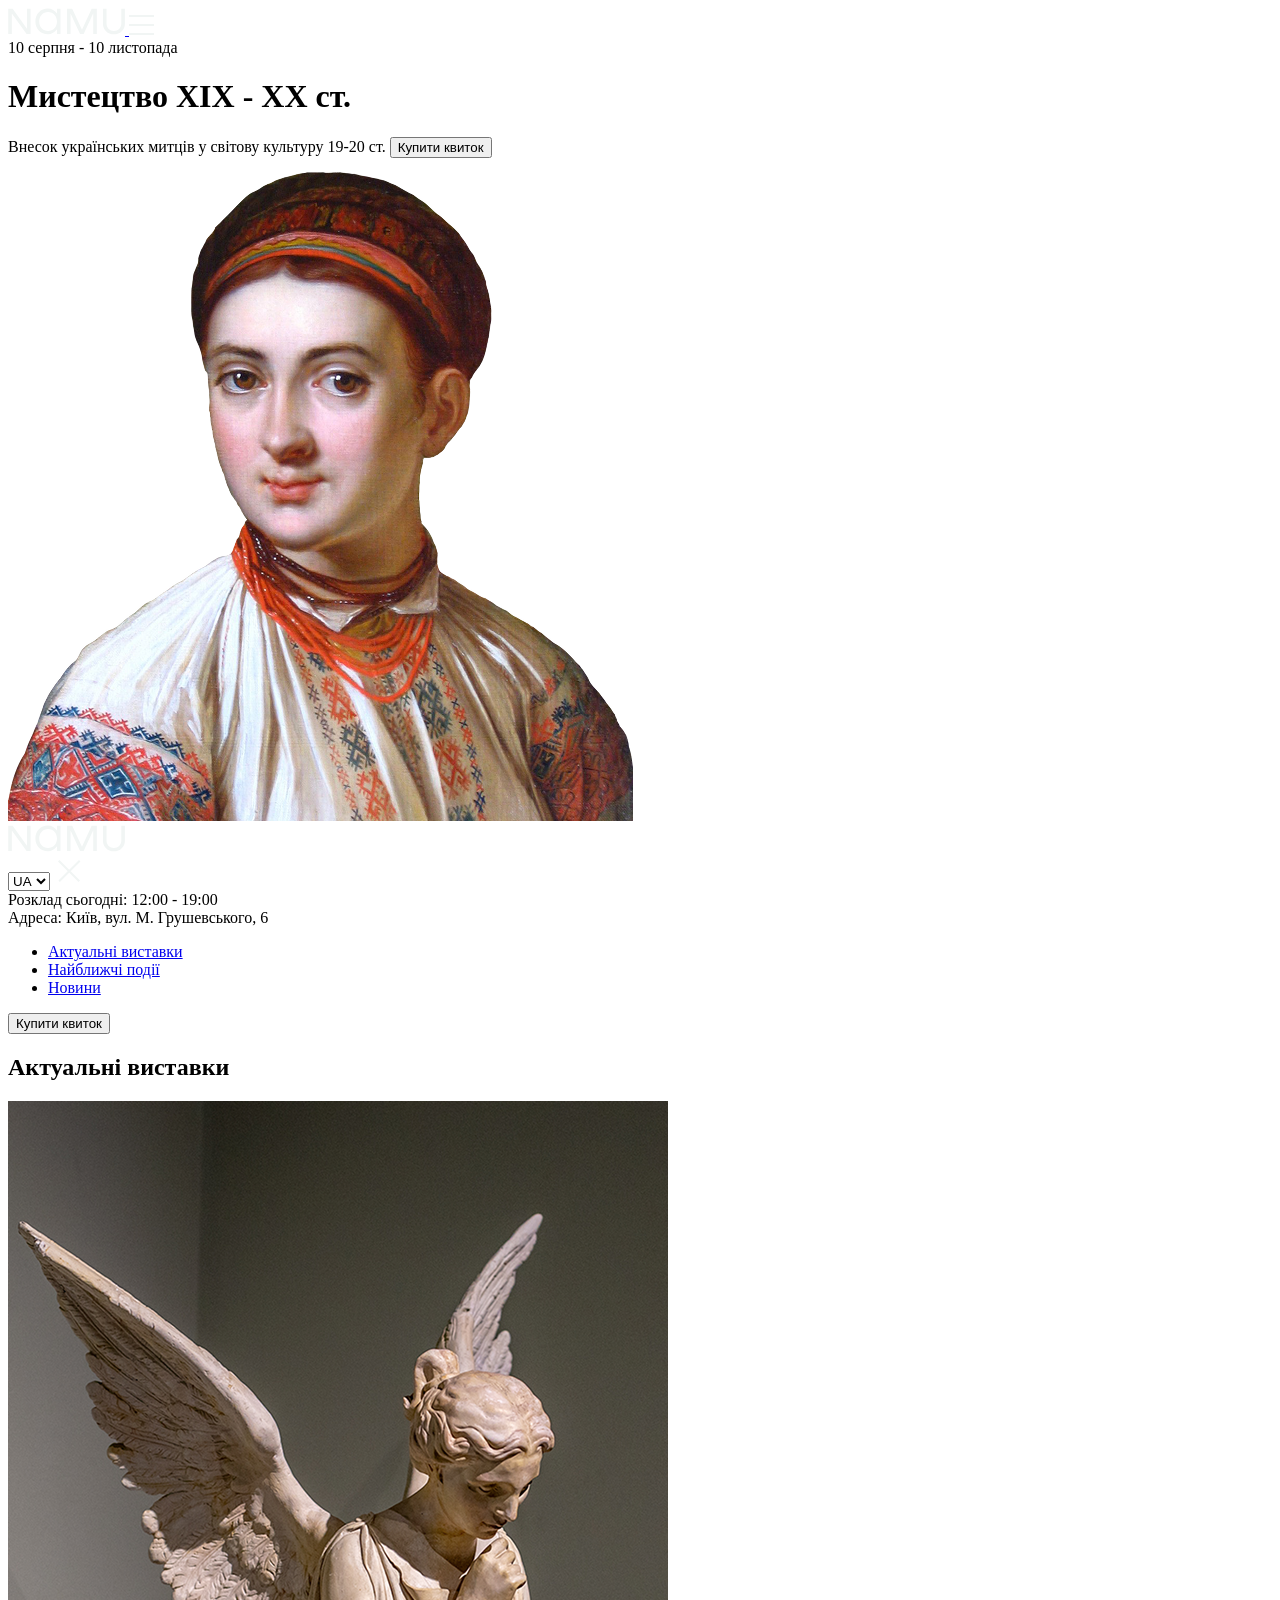
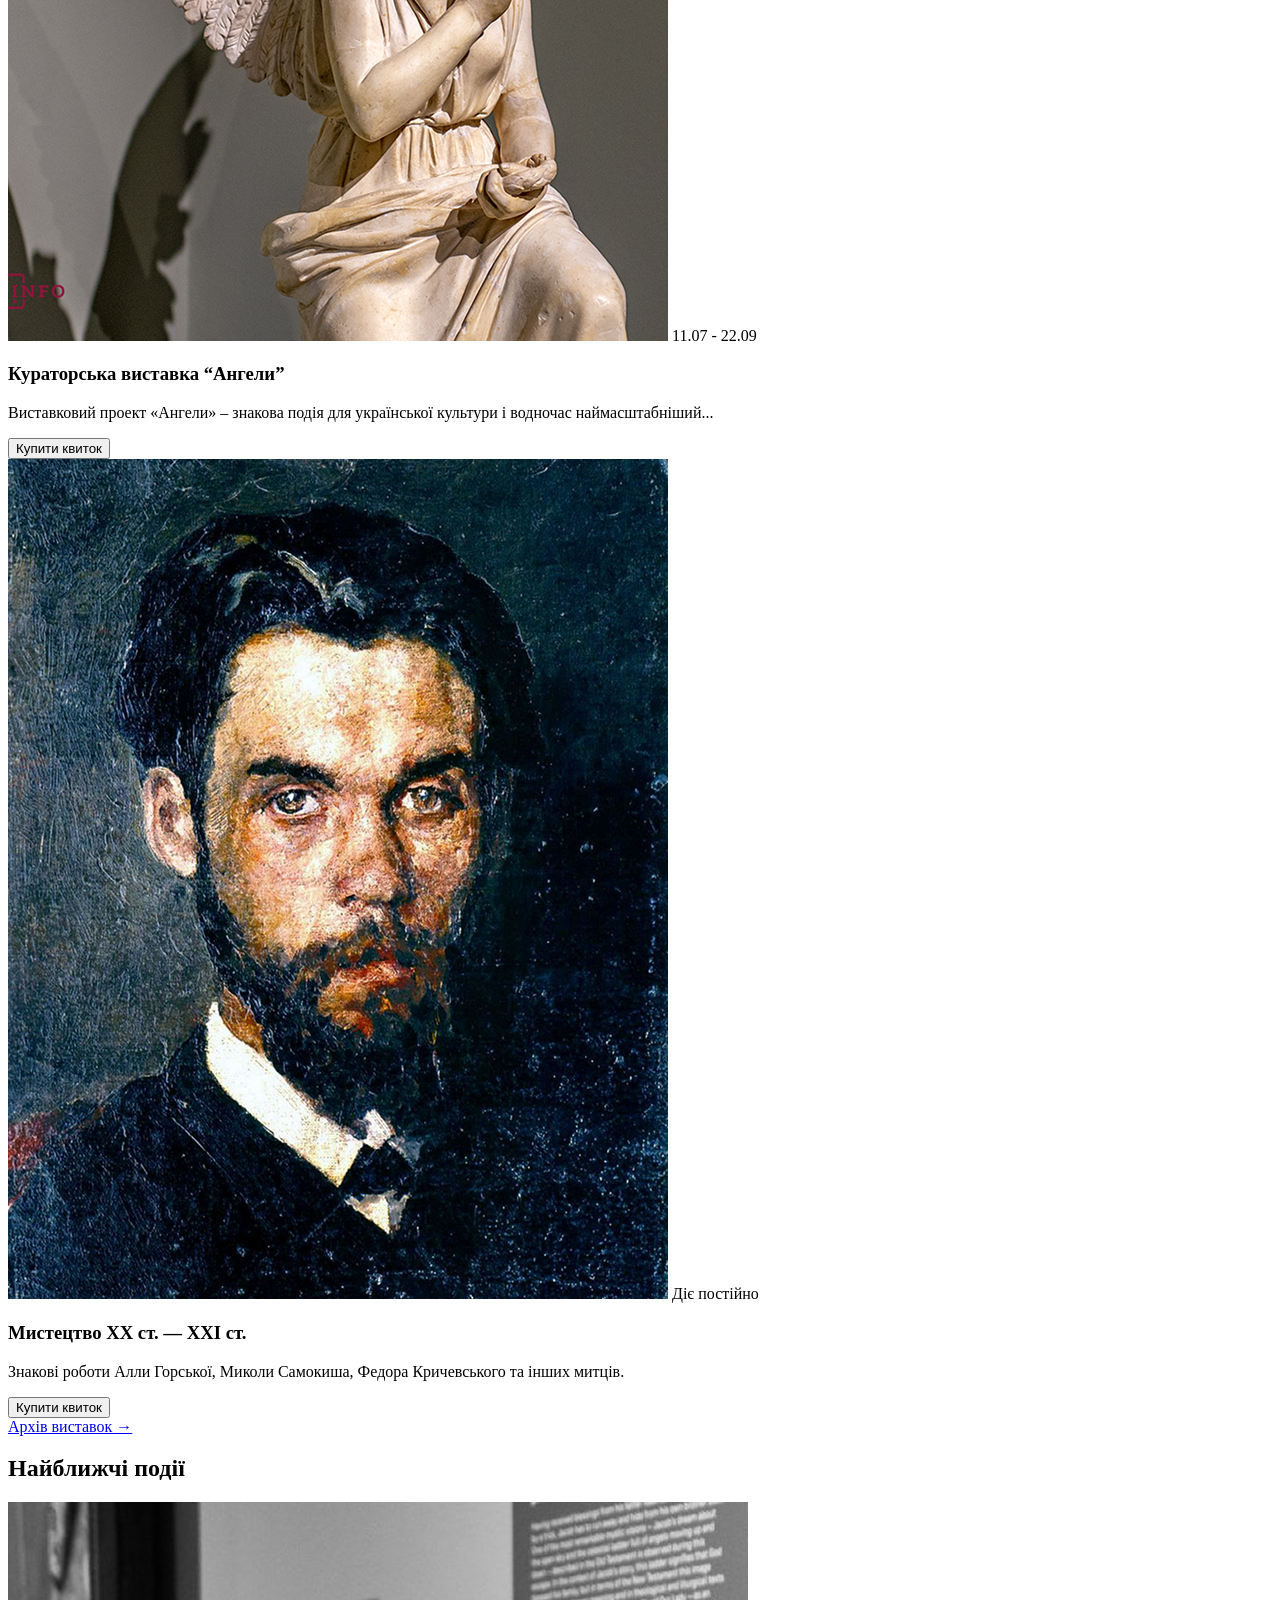
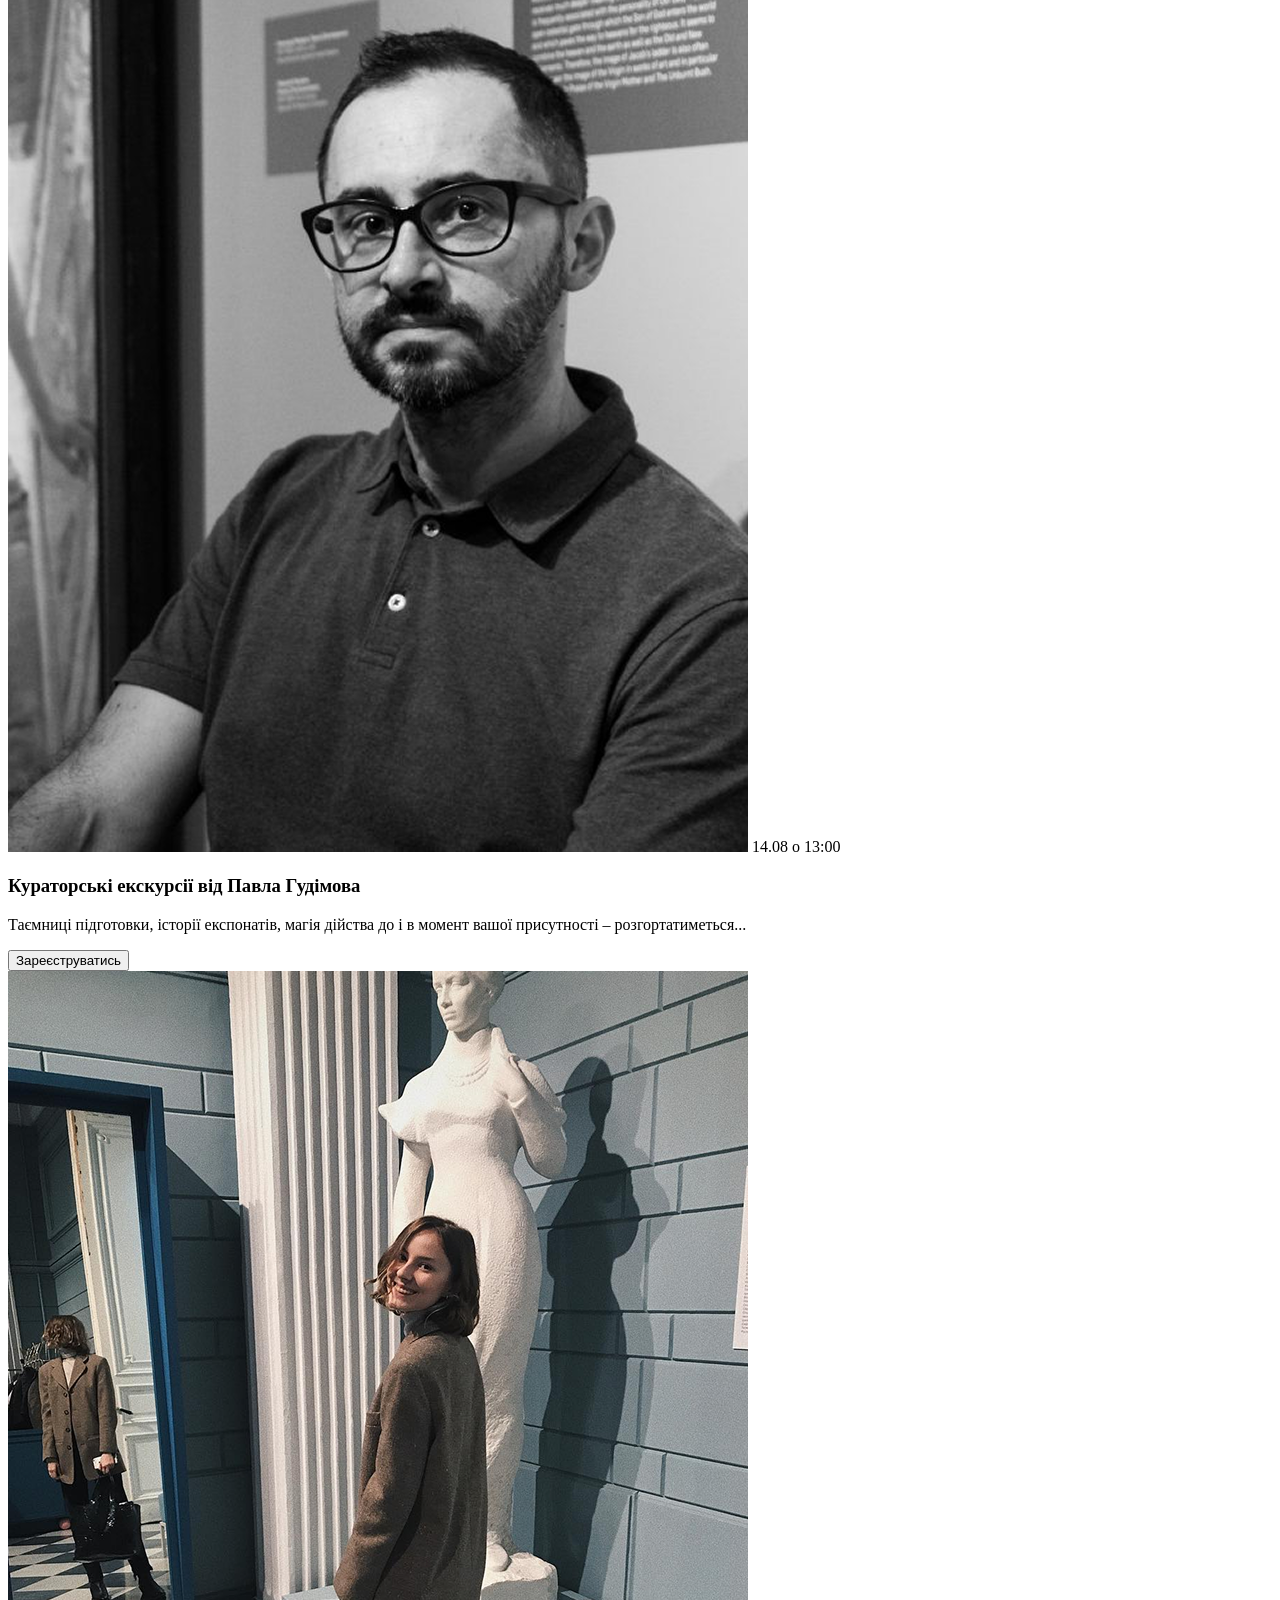
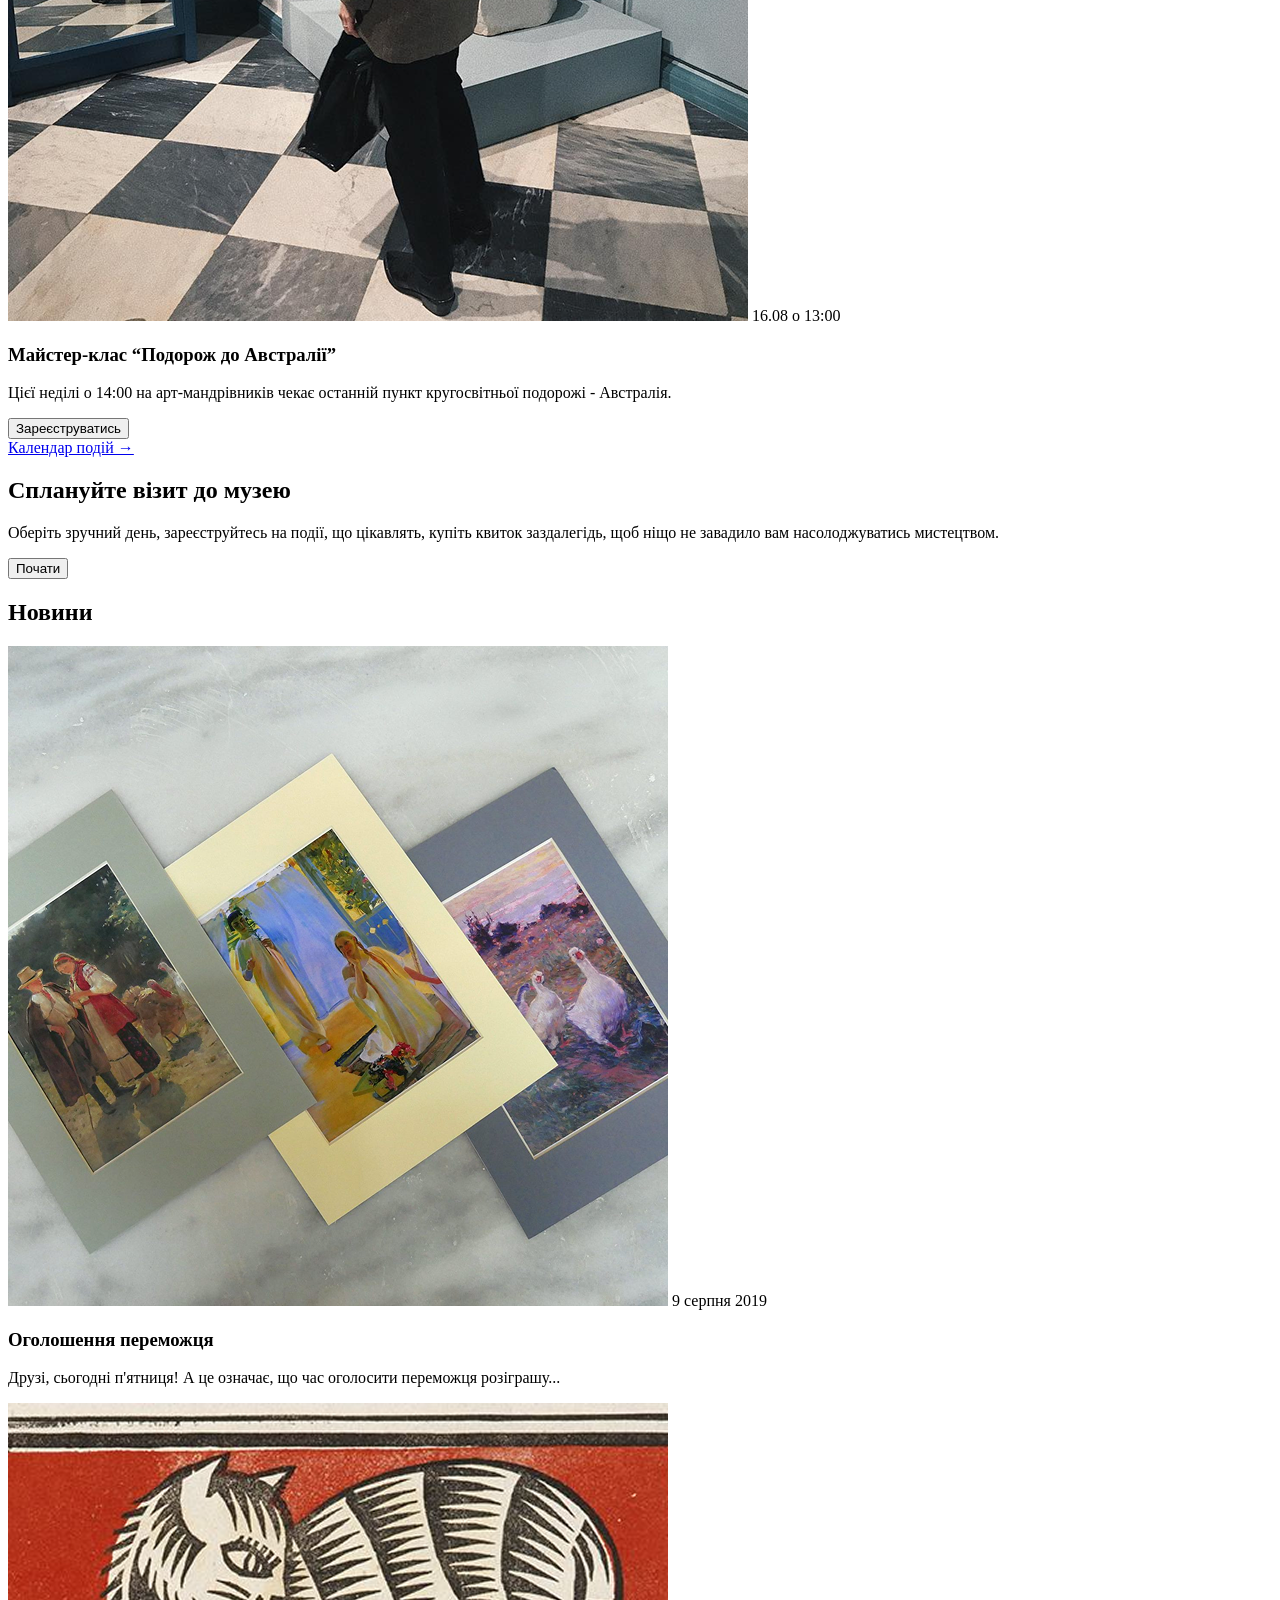
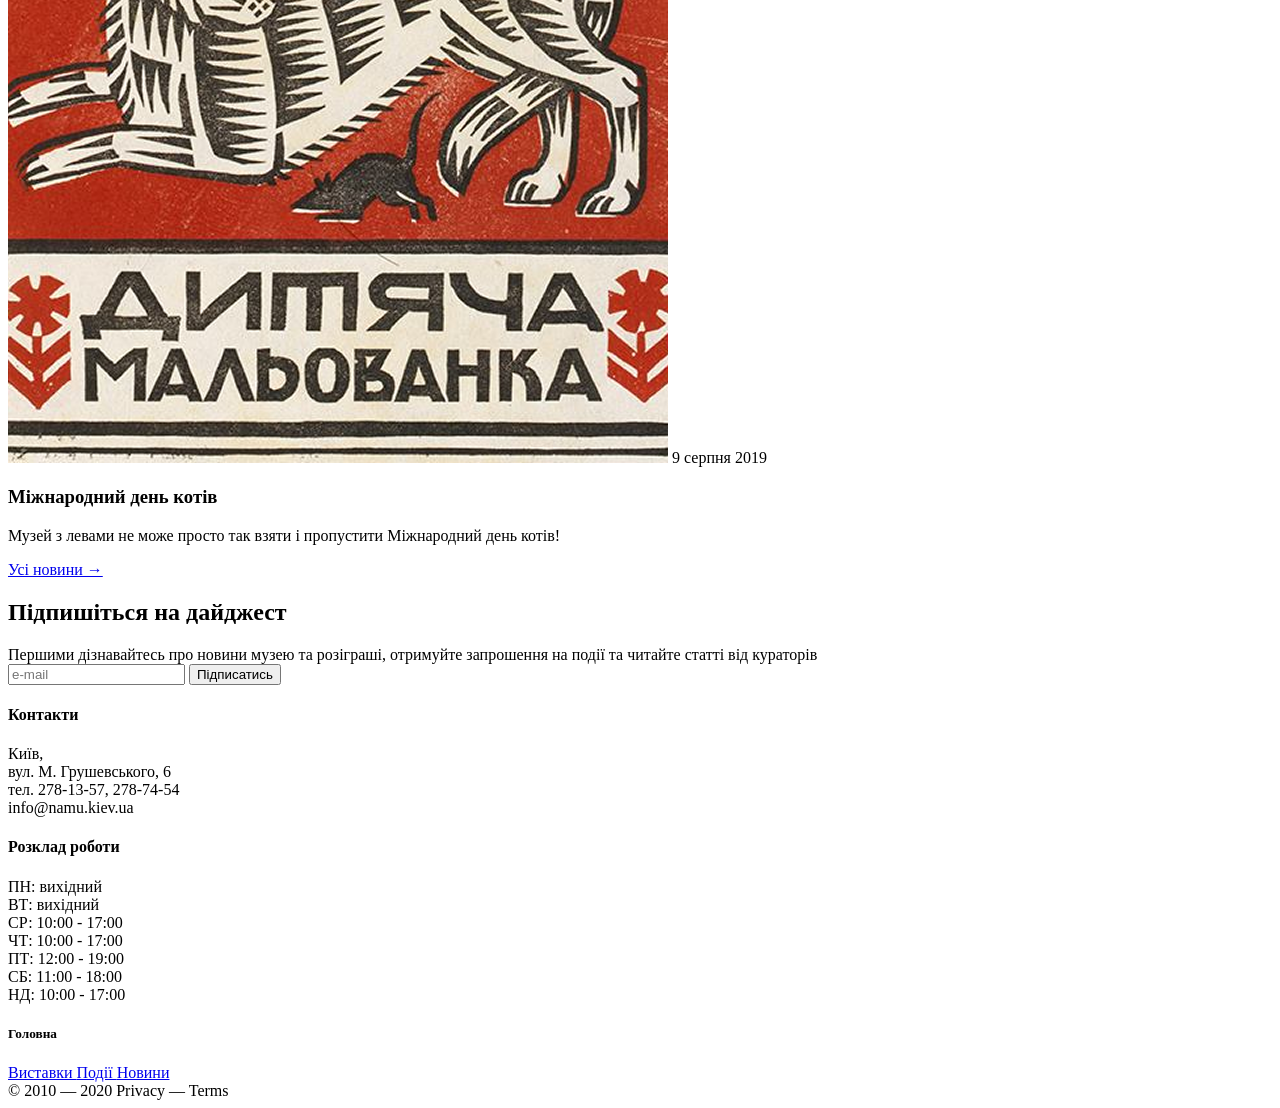
==== src/index.html @ df8b2065 "add mobile version" ====
<!doctype html>
<html
  lang="en"
  class="page"
>
  <head>
    <meta charset="UTF-8" />
    <meta
      name="viewport"
      content="width=device-width, initial-scale=1.0"
    />
    <title>Title</title>
    <link
      rel="preconnect"
      href="https://fonts.googleapis.com"
    />
    <link
      rel="preconnect"
      href="https://fonts.gstatic.com"
    />
    <link
      href="https://fonts.googleapis.com/css2?family=Playfair+Display:ital,wght@0,400..900;1,400..900&family=Raleway:ital,wght@0,100..900;1,100..900&display=swap"
      rel="stylesheet"
    />
    <link
      rel="stylesheet"
      href="./styles/main.scss"
    />
  </head>
  <body>
    <header class="header">
      <div class="top-bar">
        <a
          href="#"
          class="top-bar_link-logo"
        >
          <img
            src="./images/icons/NAMU.svg"
            alt="logo"
            class="top-bar_logo"
          />
        </a>
        <a
          href="#menu"
          class="top-bar_link-burger"
        >
          <img
            src="./images/icons/burger.svg"
            alt="burger"
          />
        </a>
      </div>

      <div class="header_content">
        <div class="header_description">
          <span class="header_date">10 серпня - 10 листопада</span>

          <h1 class="header_title">Мистецтво ХІХ - ХХ ст.</h1>

          <span class="header_theme">
            Внесок українських митців у світову культуру 19-20 ст.
          </span>

          <button class="header_button">Купити квиток</button>
        </div>

        <div class="header_imageBox">
          <img
            src="./images/girl_from_podol.png"
            alt="girl_from_podol"
            class="header_girl"
          />
        </div>
      </div>
    </header>

    <aside
      class="page__menu menu"
      id="menu"
    >
      <div class="top-bar menu_top">
        <a
          href="#"
          class="top-bar_link-logo"
        >
          <img
            src="./images/icons/NAMU.svg"
            alt="logo"
            class="top-bar_logo"
          />
        </a>

        <div class="menu_top-options">
          <label for="lang-select"></label>
          <select
            id="lang-select"
            class="menu_selector"
            name="language"
          >
            <option
              value="ua"
              selected
              class="menu_selector-language"
            >
              UA
            </option>
            <option
              value="pl"
              class="menu_selector-language"
            >
              PL
            </option>
            <option
              value="ru"
              class="menu_selector-language"
            >
              RU
            </option>
            <option
              value="en"
              class="menu_selector-language"
            >
              EN
            </option>
          </select>
          <a href="#">
            <img
              src="./images/icons/cross-white.svg"
              class="top-bar_cross"
              alt="cross"
            />
          </a>
        </div>
      </div>

      <div class="menu_bottom">
        <div class="menu_bottom-info">
          <span class="menu_bottom_option">Розклад сьогодні:</span>
          <span class="menu_bottom_value">12:00 - 19:00</span>
        </div>
        <div class="menu_bottom-info address">
          <span class="menu_bottom_option">Адреса:</span>
          <span class="menu_bottom_value">Київ, вул. М. Грушевського, 6</span>
        </div>
        <nav class="nav menu_nav">
          <ul class="nav_list">
            <li class="nav_item">
              <a
                class="nav_link"
                href="#Актуальні виставки"
              >
                Актуальні виставки
              </a>
            </li>
            <li class="nav_item">
              <a
                class="nav_link"
                href="#Найближчі події"
              >
                Найближчі події
              </a>
            </li>
            <li class="nav_item">
              <a
                class="nav_link"
                href="#Новини"
              >
                Новини
              </a>
            </li>
          </ul>
        </nav>
        <div class="menu_line"></div>
        <button class="menu_button">Купити квиток</button>
      </div>
    </aside>

    <main class="main">
      <section
        class="events exhibitions"
        id="Актуальні виставки"
      >
        <div class="events_actual">
          <h2 class="events_title">Актуальні виставки</h2>
          <div class="events_event">
            <img
              src="./images/angel.png"
              alt="angel"
              class="events_image"
            />
            <span class="events_date">11.07 - 22.09</span>
            <h3 class="events_name">Кураторська виставка “Ангели”</h3>
            <p class="events_description">
              Виставковий проект «Ангели» – знакова подія для української
              культури і водночас наймасштабніший...
            </p>
            <button class="events_button">Купити квиток</button>
          </div>
          <div class="events_event">
            <img
              src="./images/manInBlack.png"
              alt="manInBlack"
              class="events_image"
            />
            <span class="events_date">Діє постійно</span>
            <h3 class="events_name">Мистецтво ХХ ст. — XXI ст.</h3>
            <p class="events_description">
              Знакові роботи Алли Горської, Миколи Самокиша, Федора Кричевського
              та інших митців.
            </p>
            <button class="events_button">Купити квиток</button>
          </div>
        </div>

        <a
          href="#"
          class="events_option"
        >
          Архів виставок &rarr;
        </a>
      </section>

      <section
        class="events upcoming"
        id="Найближчі події"
      >
        <div class="events_actual">
          <h2 class="events_title">Найближчі події</h2>
          <div class="events_event">
            <img
              src="./images/manWithGlasses.png"
              alt="manWithGlasses"
              class="events_image"
            />
            <span class="events_date">14.08 о 13:00</span>
            <h3 class="events_name">
              Кураторські екскурсії від Павла Гудімова
            </h3>
            <p class="events_description">
              Таємниці підготовки, історії експонатів, магія дійства до і в
              момент вашої присутності – розгортатиметься...
            </p>
            <button class="events_button">Зареєструватись</button>
          </div>
          <div class="events_event">
            <img
              src="./images/happyGirl.png"
              alt="happyGirl"
              class="events_image"
            />
            <span class="events_date">16.08 о 13:00</span>
            <h3 class="events_name">Майстер-клас “Подорож до Австралії”</h3>
            <p class="events_description">
              Цієї неділі о 14:00 на арт-мандрівників чекає останній пункт
              кругосвітньої подорожі - Австралія.
            </p>
            <button class="events_button">Зареєструватись</button>
          </div>
        </div>

        <a
          href="#"
          class="events_option"
        >
          Календар подій &rarr;
        </a>
      </section>

      <section
        class="plan-visit"
        id="Новини"
      >
        <h2 class="plan-visit_title">Сплануйте візит до музею</h2>
        <p class="plan-visit_description">
          Оберіть зручний день, зареєструйтесь на події, що цікавлять, купіть
          квиток заздалегідь, щоб ніщо не завадило вам насолоджуватись
          мистецтвом.
        </p>

        <button class="plan-visit_button">Почати</button>
      </section>

      <section class="news">
        <h2 class="news_title">Новини</h2>

        <div class="news_page pictures">
          <img
            src="./images/pictures.png"
            alt="pictures"
            class="news_image"
          />
          <span class="news_date">9 серпня 2019</span>
          <h3 class="news_name">Оголошення переможця</h3>
          <p class="news_description">
            Друзі, сьогодні п'ятниця! А це означає, що час оголосити переможця
            розіграшу...
          </p>
        </div>

        <div class="news_page cats">
          <img
            src="./images/cat_day.png"
            alt="cats"
            class="news_image"
          />
          <span class="news_date">9 серпня 2019</span>
          <h3 class="news_name">Міжнародний день котів</h3>
          <p class="news_description">
            Музей з левами не може просто так взяти і пропустити Міжнародний
            день котів!
          </p>
        </div>

        <a
          href="#"
          class="news_all"
        >
          Усі новини &rarr;
        </a>
      </section>

      <section class="subscribe">
        <h2 class="subscribe_title">Підпишіться на дайджест</h2>
        <span class="subscribe_description">
          Першими дізнавайтесь про новини музею та розіграші, отримуйте
          запрошення на події та читайте статті від кураторів
        </span>

        <form
          action="#"
          class="subscribe_form"
        >
          <input
            type="email"
            placeholder="e-mail"
            class="subscribe_mail"
          />
          <button
            type="submit"
            class="subscribe_submit"
          >
            Підписатись
          </button>
        </form>
      </section>
    </main>

    <footer class="footer">
      <h4 class="footer_subtitle">Контакти</h4>

      <section class="footer_info adres">
        <span>
          Київ,
          <br />
          вул. М. Грушевського, 6
          <br />
          тел. 278-13-57, 278-74-54
          <br />
          info@namu.kiev.ua
        </span>
      </section>
      <h4 class="footer_subtitle">Розклад роботи</h4>

      <section class="footer_info schedule">
        <span>
          ПН: вихідний
          <br />
          ВТ: вихідний
          <br />
          СР: 10:00 - 17:00
          <br />
          ЧТ: 10:00 - 17:00
          <br />
          ПТ: 12:00 - 19:00
          <br />
          СБ: 11:00 - 18:00
          <br />
          НД: 10:00 - 17:00
        </span>
      </section>
      <h5 class="footer_subtitle-links">Головна</h5>

      <section class="footer_info links">
        <a
          href="#"
          class="footer_link"
        >
          Виставки
        </a>
        <a
          href="#"
          class="footer_link"
        >
          Події
        </a>
        <a
          href="#"
          class="footer_link"
        >
          Новини
        </a>
      </section>

      <div class="privacy-terms">
        <span>© 2010 — 2020</span>
        <span>Privacy — Terms</span>
      </div>
    </footer>
    <script src="scripts/main.js"></script>
  </body>
</html>
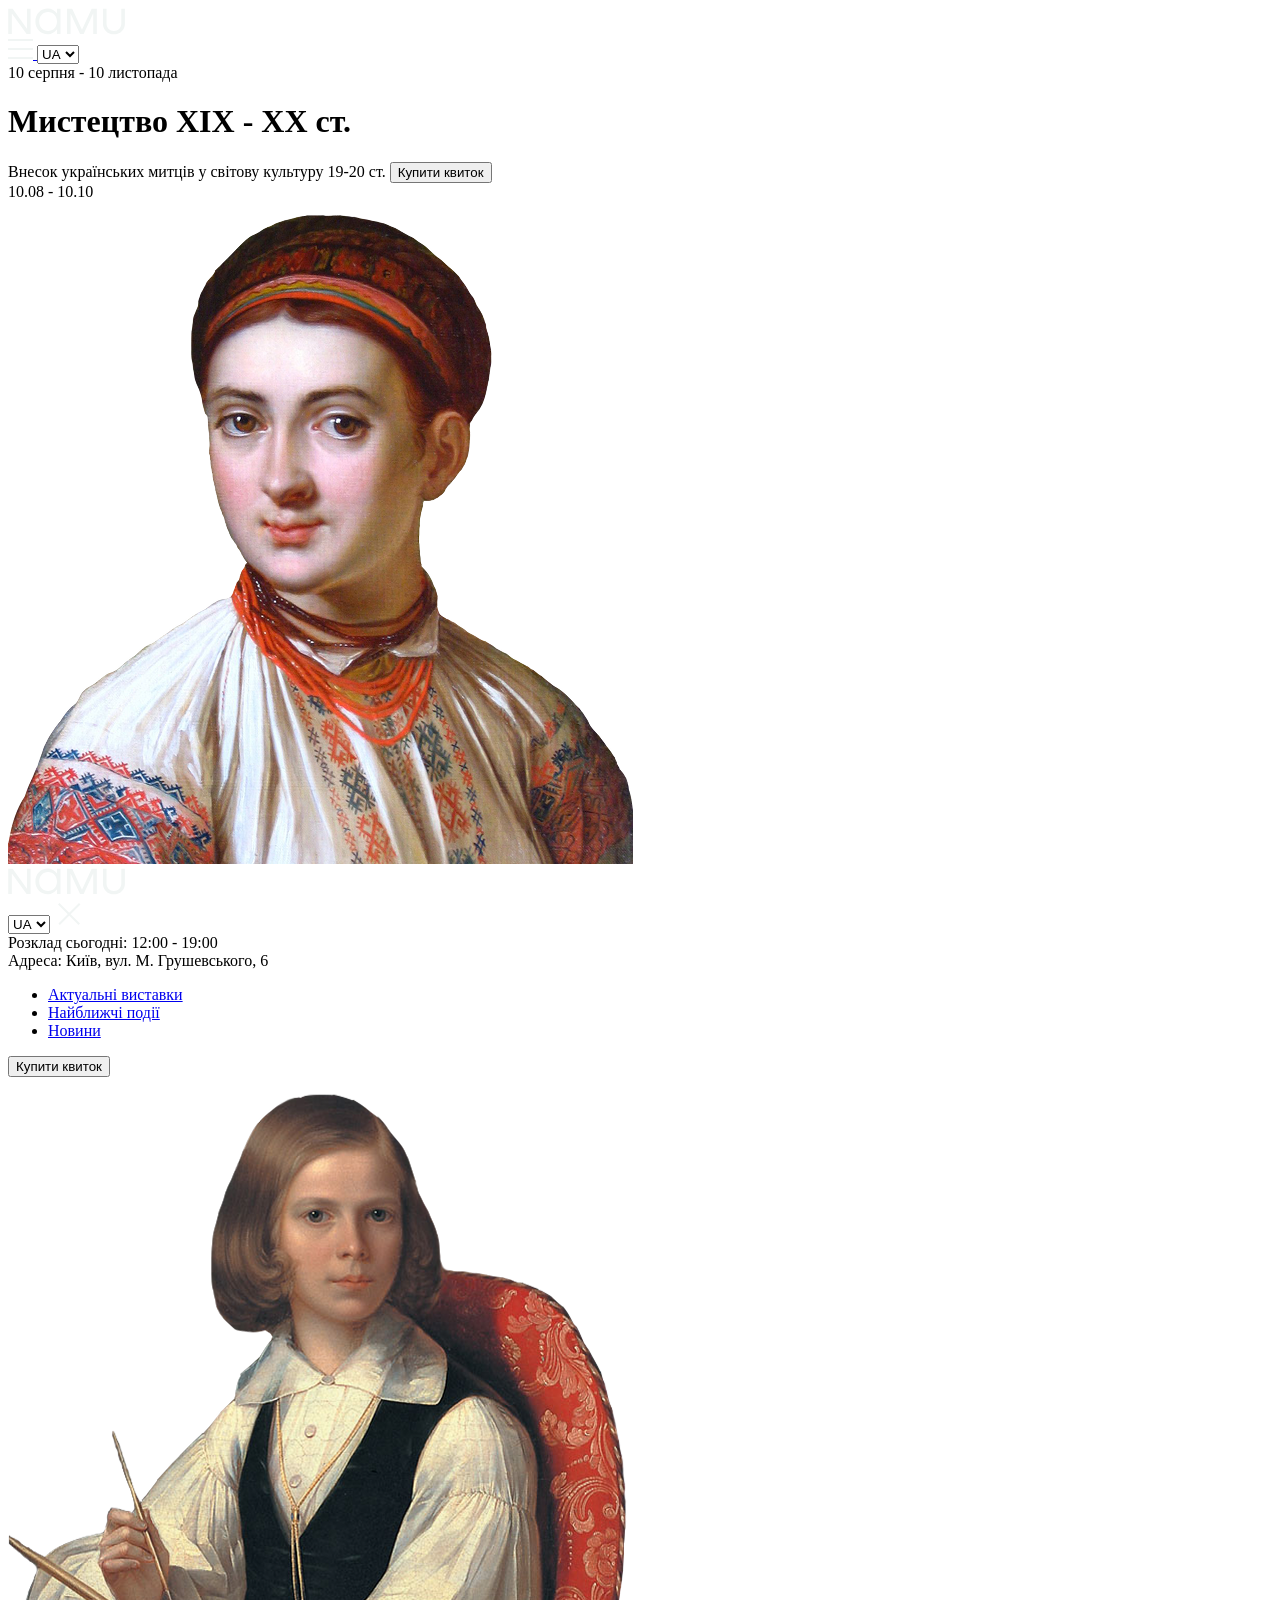
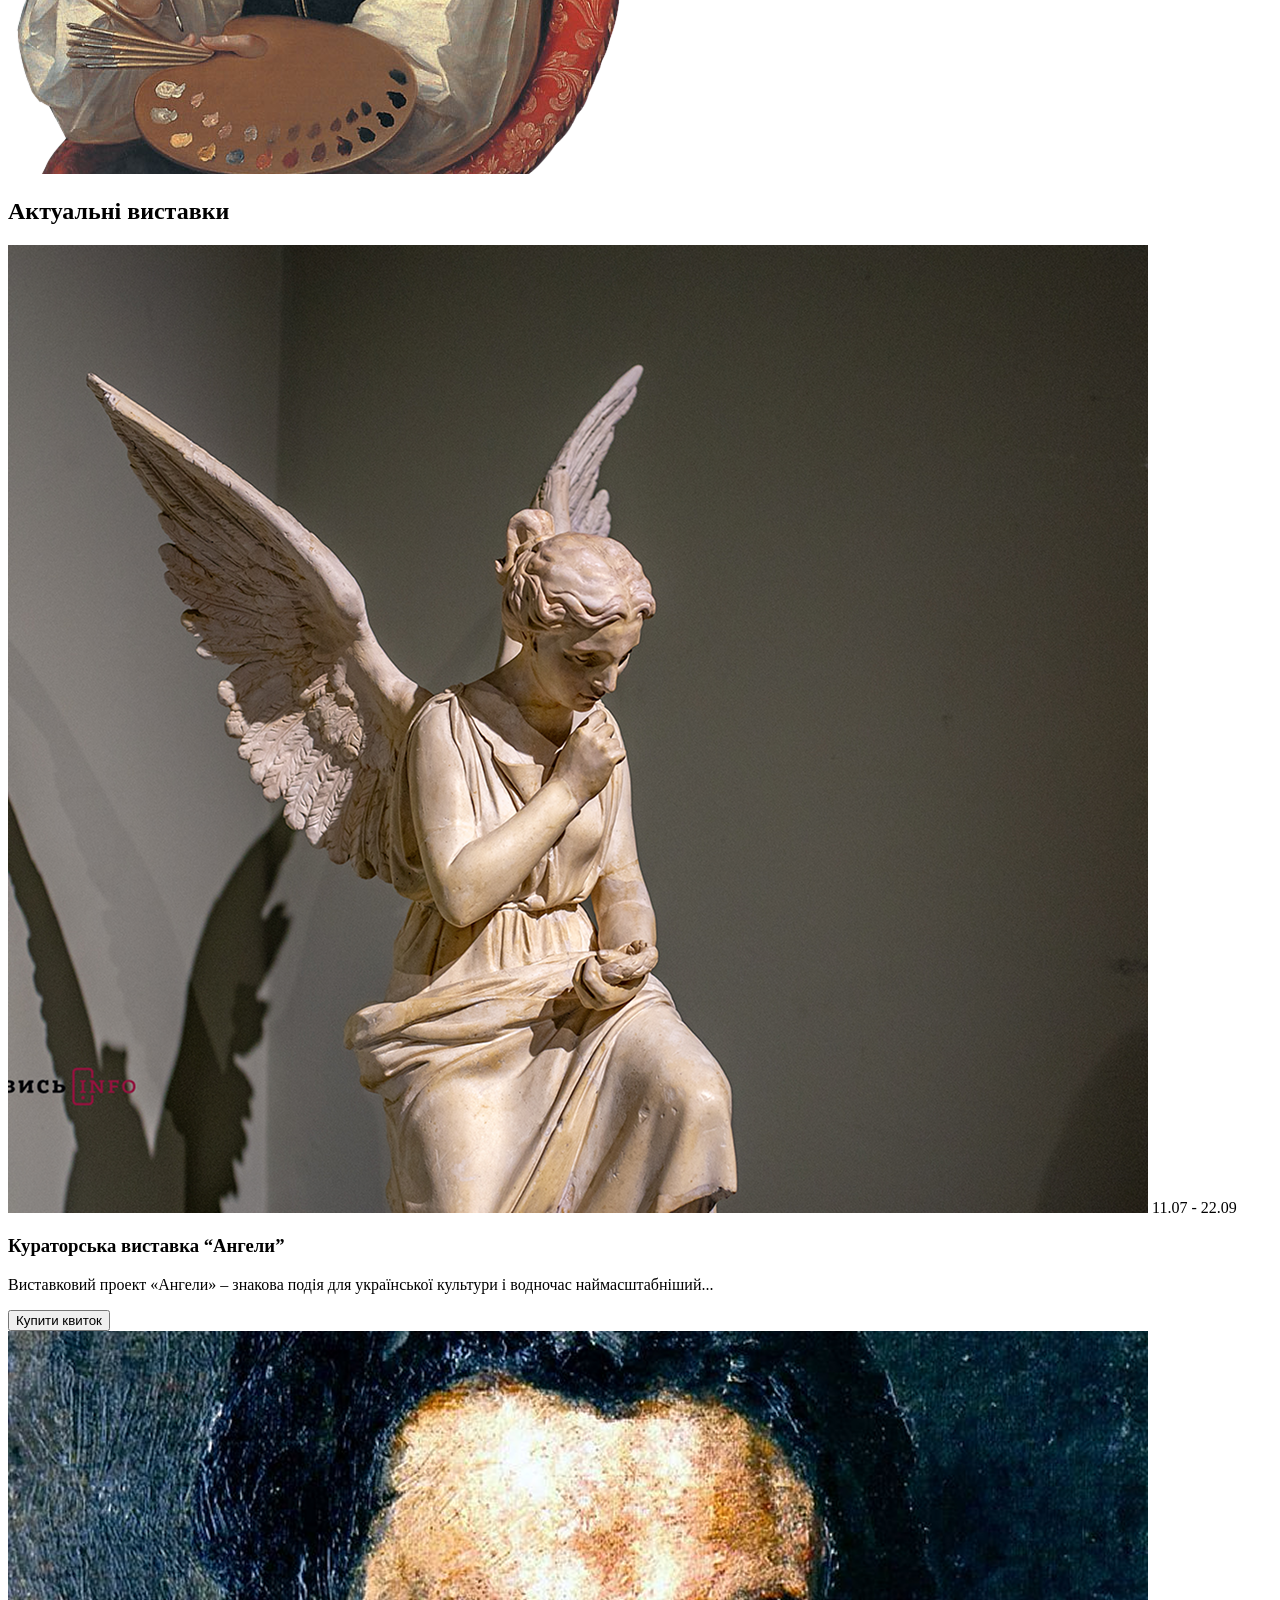
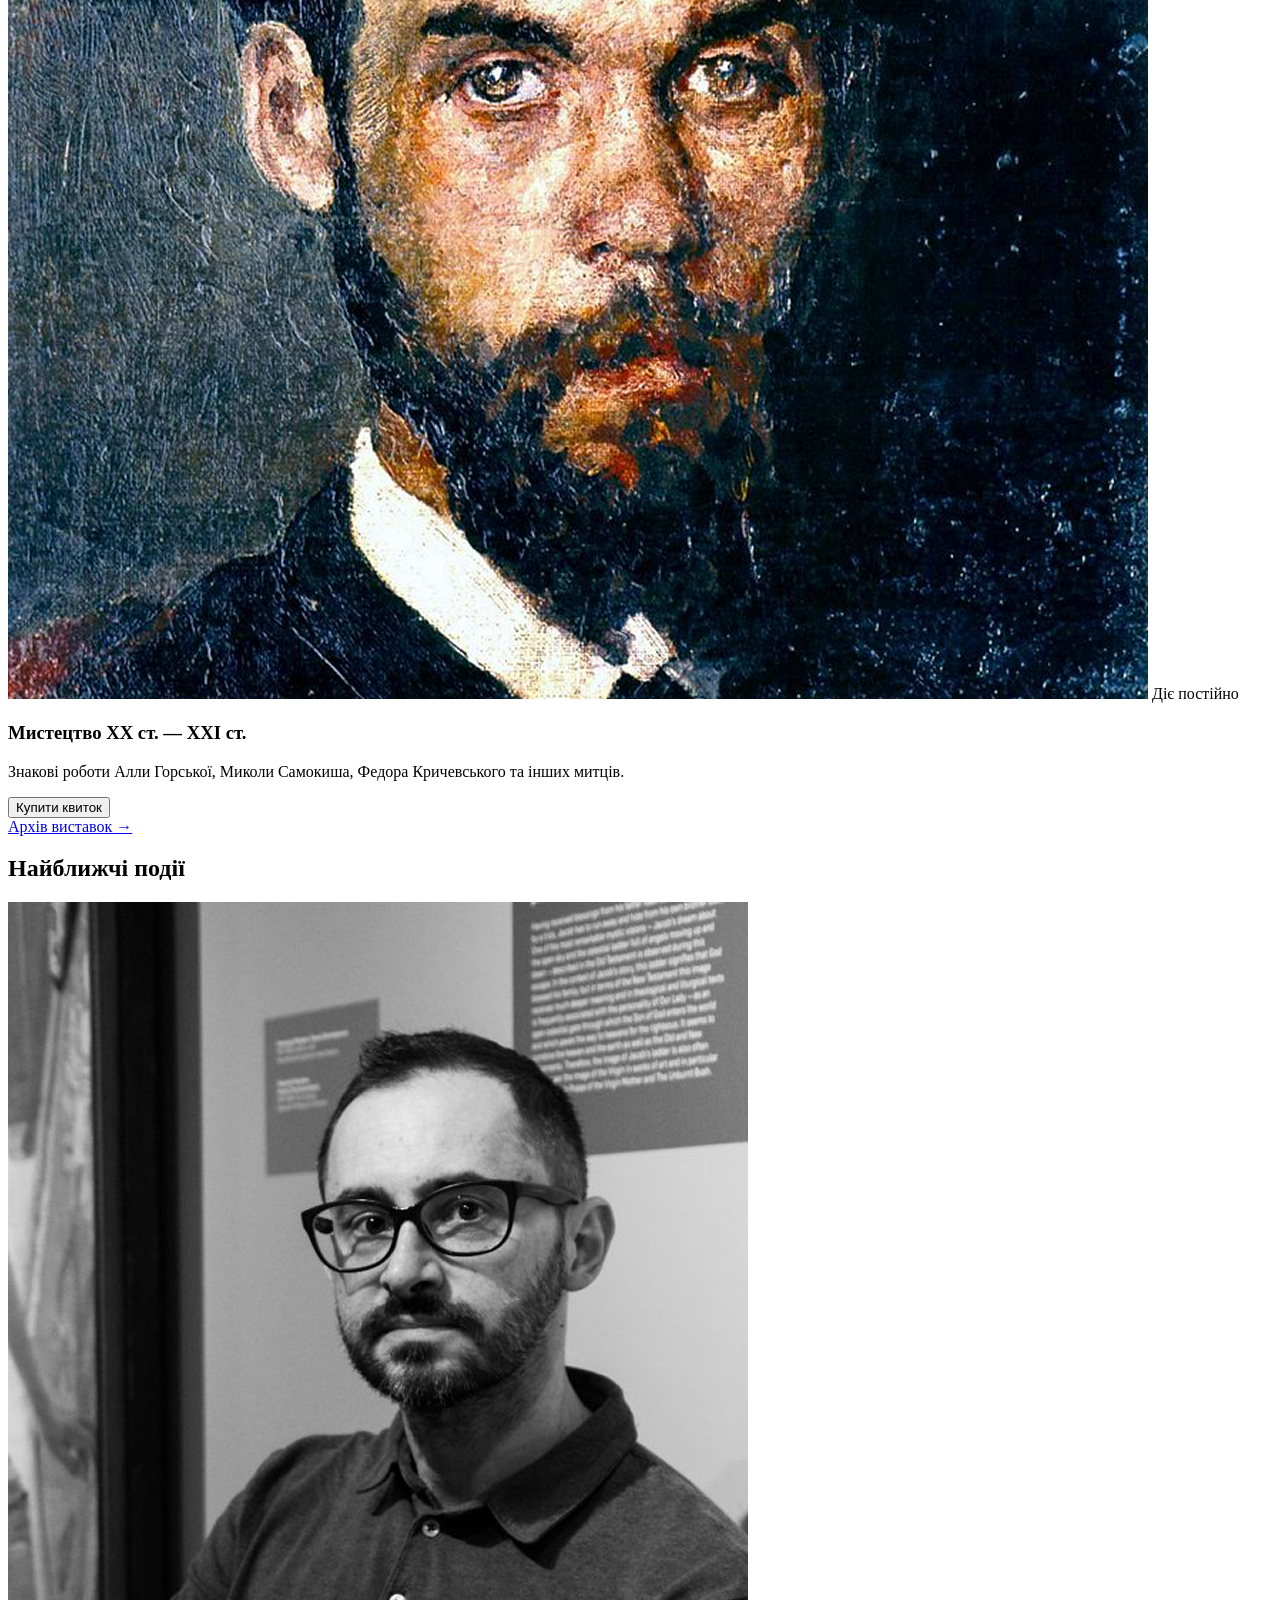
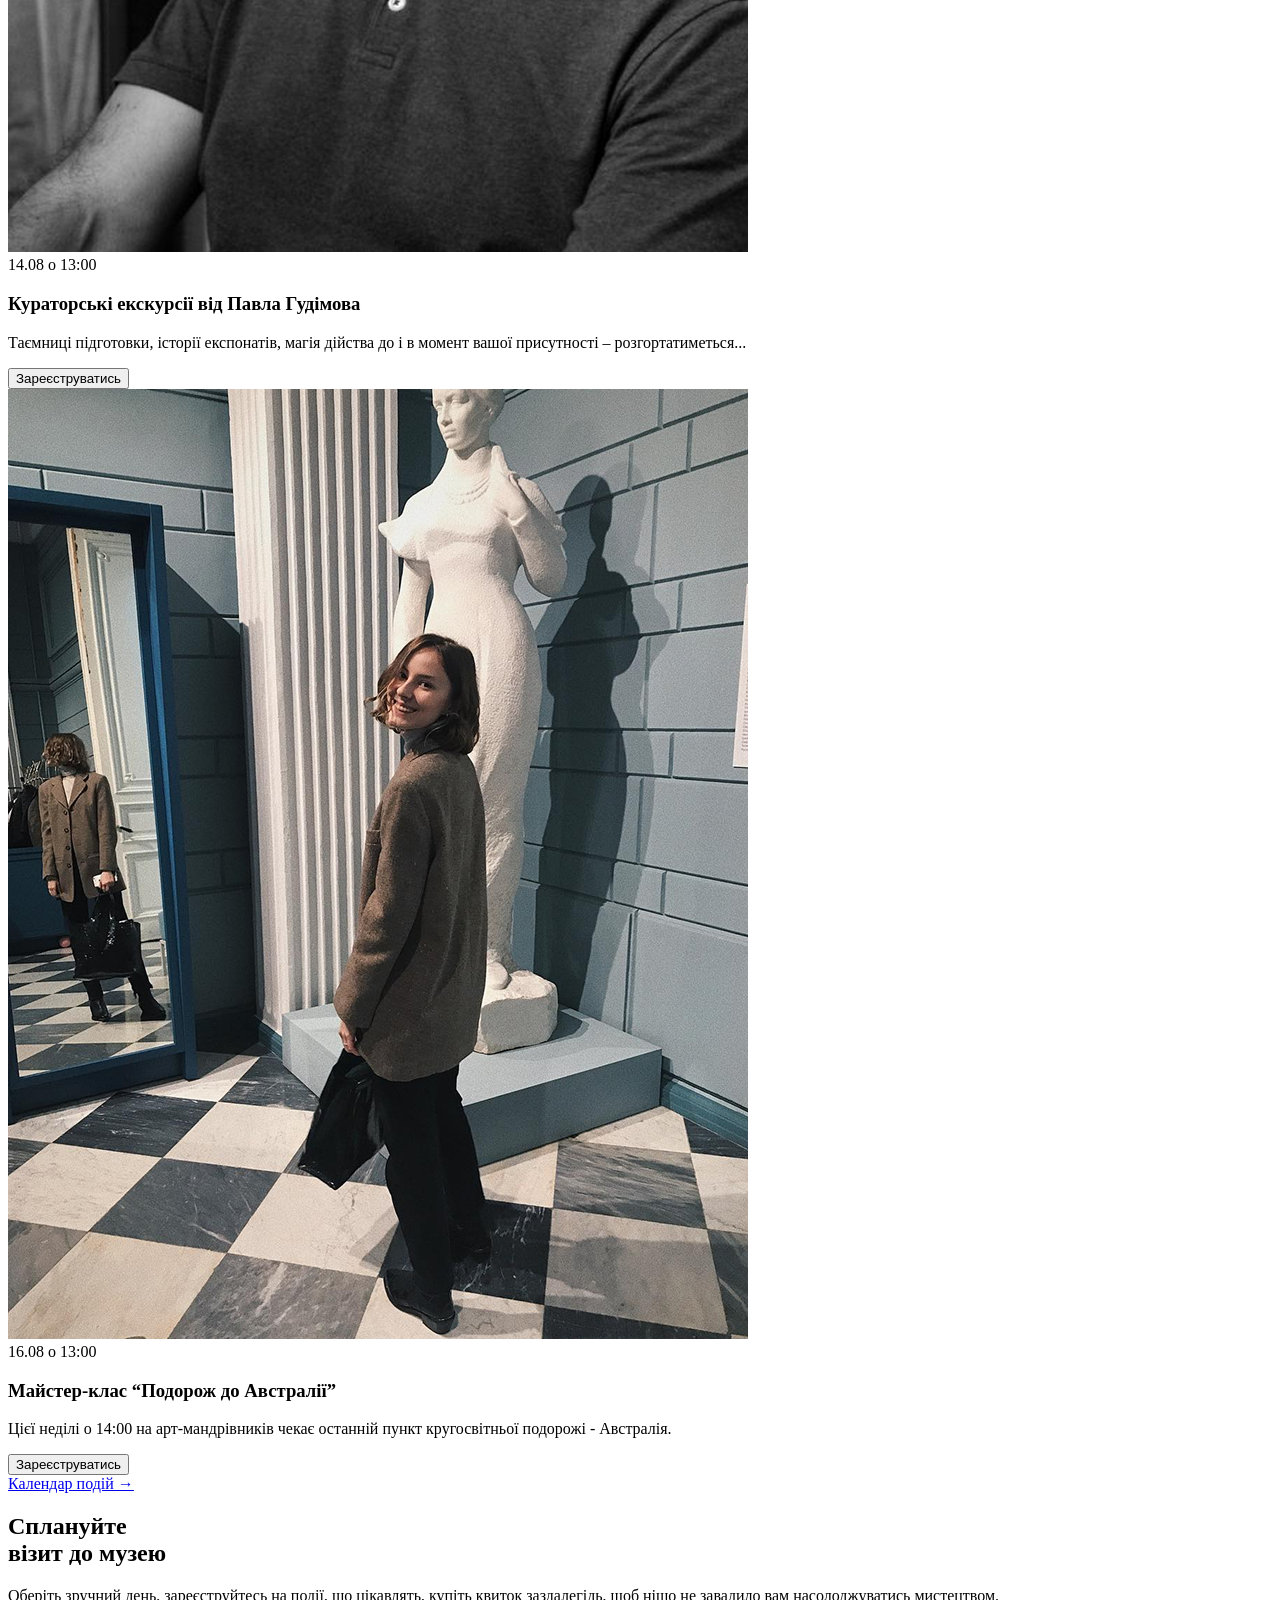
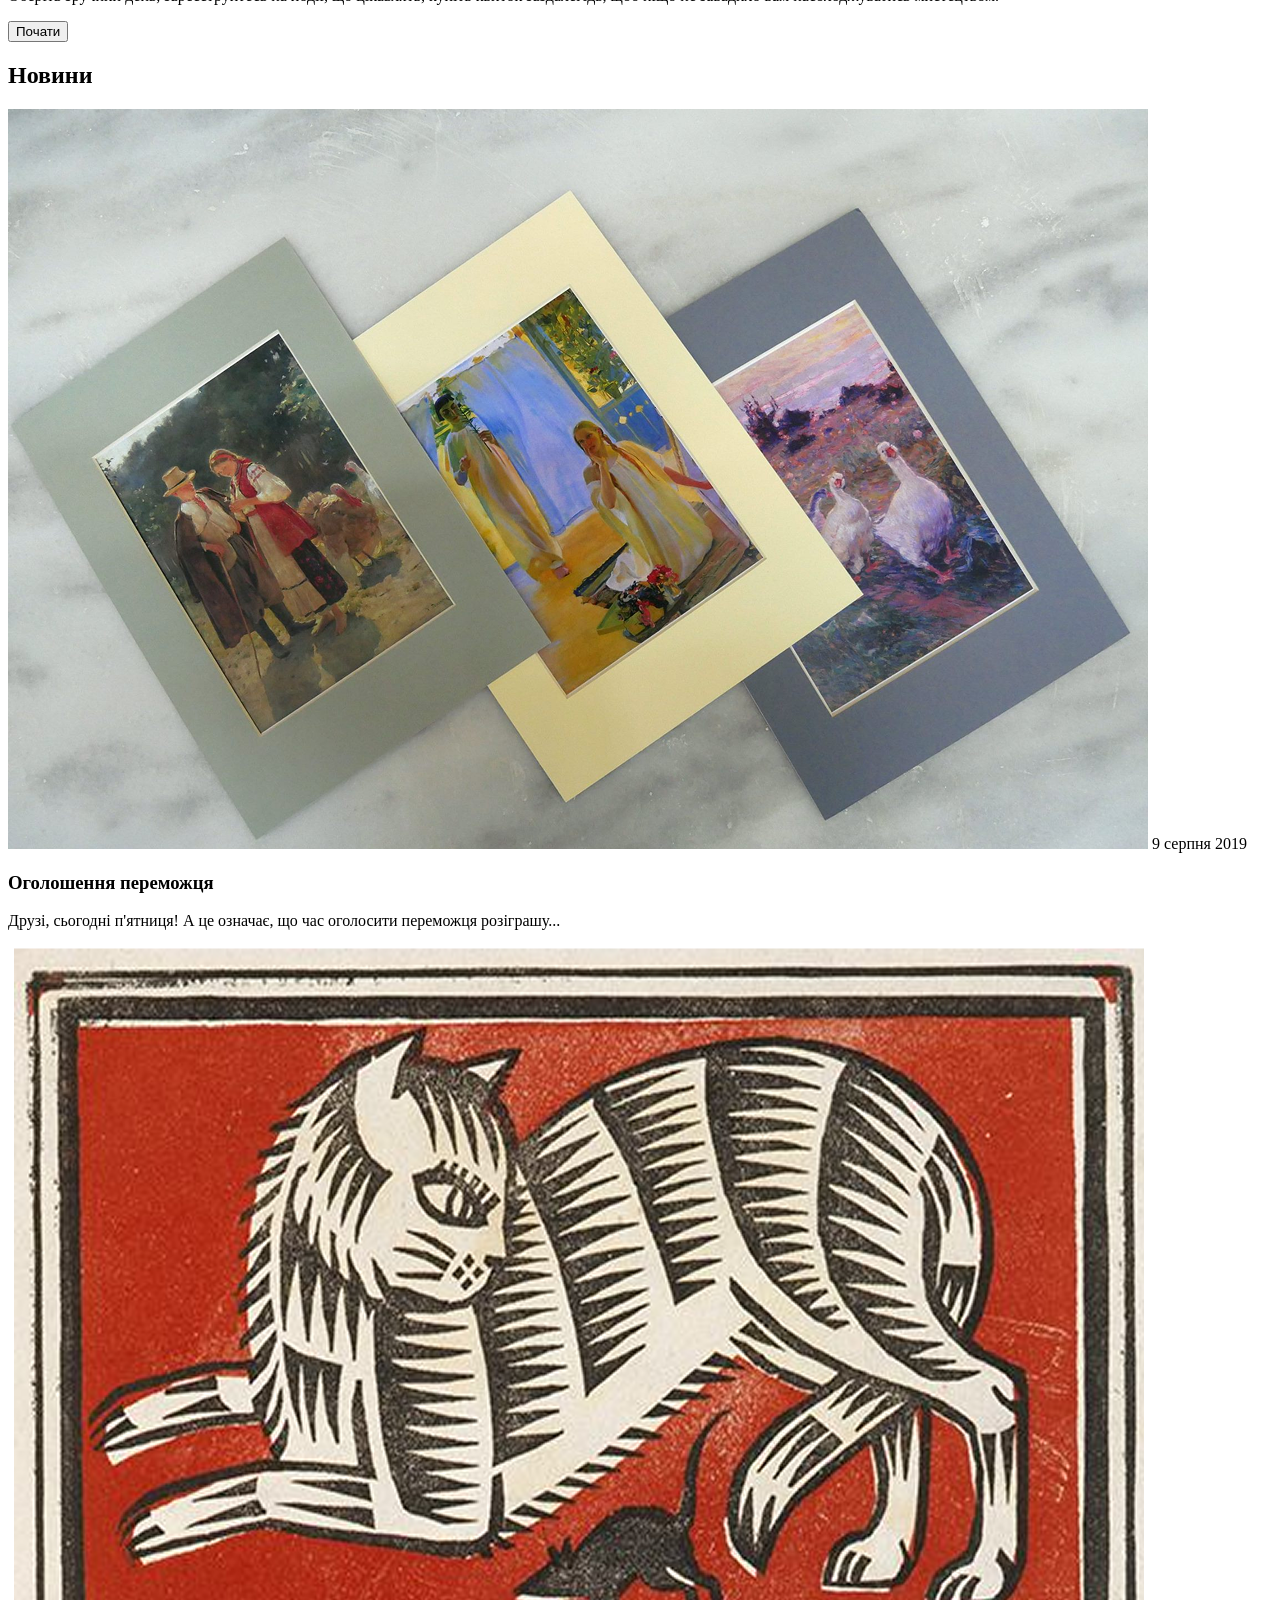
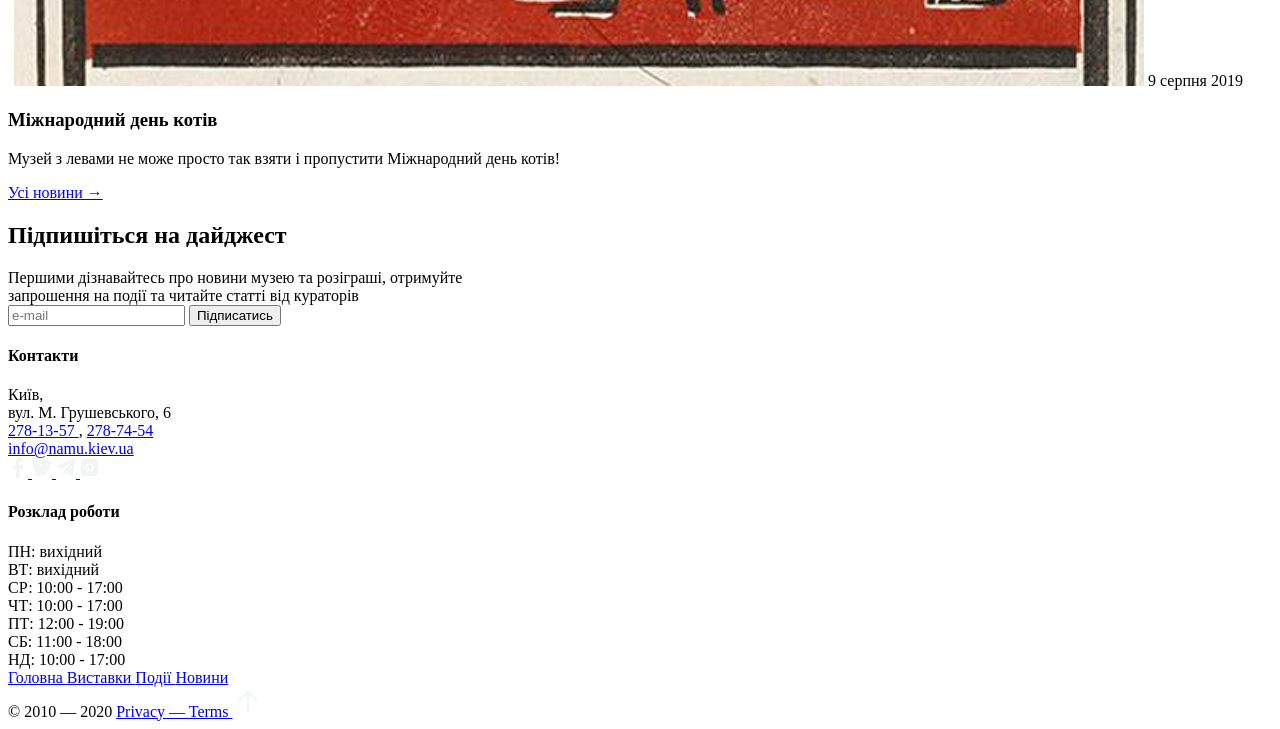
==== commit edcbb1d1: "final version" ====
--- a/src/index.html
+++ b/src/index.html
@@ -40,15 +40,51 @@
             class="top-bar_logo"
           />
         </a>
-        <a
-          href="#menu"
-          class="top-bar_link-burger"
-        >
-          <img
-            src="./images/icons/burger.svg"
-            alt="burger"
-          />
-        </a>
+
+        <div class="top-bar_options">
+          <a
+            href="#menu"
+            class="top-bar_link-burger"
+          >
+            <img
+              src="./images/icons/burger.svg"
+              alt="burger"
+              class="top-bar_link-burger"
+            />
+          </a>
+          <label for="lang-select"></label>
+          <select
+            id="lang-select"
+            class="top-bar_selector"
+            name="language"
+          >
+            <option
+              value="ua"
+              selected
+              class="top-bar_selector-language"
+            >
+              UA
+            </option>
+            <option
+              value="pl"
+              class="top-bar_selector-language"
+            >
+              PL
+            </option>
+            <option
+              value="ru"
+              class="top-bar_selector-language"
+            >
+              RU
+            </option>
+            <option
+              value="en"
+              class="top-bar_selector-language"
+            >
+              EN
+            </option>
+          </select>
+        </div>
       </div>
 
       <div class="header_content">
@@ -62,6 +98,11 @@
           </span>
 
           <button class="header_button">Купити квиток</button>
+
+          <div class="header_note">
+            <span class="header_note-date">10.08 - 10.10</span>
+            <div class="header_note-line"></div>
+          </div>
         </div>
 
         <div class="header_imageBox">
@@ -91,9 +132,9 @@
         </a>
 
         <div class="menu_top-options">
-          <label for="lang-select"></label>
+          <label for="lang"></label>
           <select
-            id="lang-select"
+            id="lang"
             class="menu_selector"
             name="language"
           >
@@ -134,44 +175,57 @@
       </div>
 
       <div class="menu_bottom">
-        <div class="menu_bottom-info">
-          <span class="menu_bottom_option">Розклад сьогодні:</span>
-          <span class="menu_bottom_value">12:00 - 19:00</span>
-        </div>
-        <div class="menu_bottom-info address">
-          <span class="menu_bottom_option">Адреса:</span>
-          <span class="menu_bottom_value">Київ, вул. М. Грушевського, 6</span>
-        </div>
-        <nav class="nav menu_nav">
-          <ul class="nav_list">
-            <li class="nav_item">
-              <a
-                class="nav_link"
-                href="#Актуальні виставки"
-              >
-                Актуальні виставки
-              </a>
-            </li>
-            <li class="nav_item">
-              <a
-                class="nav_link"
-                href="#Найближчі події"
-              >
-                Найближчі події
-              </a>
-            </li>
-            <li class="nav_item">
-              <a
-                class="nav_link"
-                href="#Новини"
-              >
-                Новини
-              </a>
-            </li>
-          </ul>
-        </nav>
-        <div class="menu_line"></div>
-        <button class="menu_button">Купити квиток</button>
+        <div class="menu_bottom-content-wrapper">
+          <div class="menu_bottom-info--wrapper">
+            <div class="menu_bottom-info">
+              <span class="menu_bottom_option">Розклад сьогодні:</span>
+              <span class="menu_bottom_value">12:00 - 19:00</span>
+            </div>
+            <div class="menu_bottom-info address">
+              <span class="menu_bottom_option">Адреса:</span>
+              <span class="menu_bottom_value">
+                Київ, вул. М. Грушевського, 6
+              </span>
+            </div>
+          </div>
+          <nav class="nav menu_nav">
+            <ul class="nav_list">
+              <li class="nav_item">
+                <a
+                  class="nav_link"
+                  href="#Актуальні виставки"
+                >
+                  Актуальні виставки
+                </a>
+              </li>
+              <li class="nav_item">
+                <a
+                  class="nav_link"
+                  href="#Найближчі події"
+                >
+                  Найближчі події
+                </a>
+              </li>
+              <li class="nav_item">
+                <a
+                  class="nav_link"
+                  href="#Новини"
+                >
+                  Новини
+                </a>
+              </li>
+            </ul>
+          </nav>
+          <div class="menu_line"></div>
+          <button class="menu_button">Купити квиток</button>
+        </div>
+        <div class="menu_imageBox">
+          <img
+            src="./images/manWithBrush.png"
+            alt="girl_from_podol"
+            class="menu_man"
+          />
+        </div>
       </div>
     </aside>
 
@@ -182,33 +236,47 @@
       >
         <div class="events_actual">
           <h2 class="events_title">Актуальні виставки</h2>
-          <div class="events_event">
-            <img
-              src="./images/angel.png"
-              alt="angel"
-              class="events_image"
-            />
-            <span class="events_date">11.07 - 22.09</span>
-            <h3 class="events_name">Кураторська виставка “Ангели”</h3>
-            <p class="events_description">
-              Виставковий проект «Ангели» – знакова подія для української
-              культури і водночас наймасштабніший...
-            </p>
-            <button class="events_button">Купити квиток</button>
-          </div>
-          <div class="events_event">
-            <img
-              src="./images/manInBlack.png"
-              alt="manInBlack"
-              class="events_image"
-            />
-            <span class="events_date">Діє постійно</span>
-            <h3 class="events_name">Мистецтво ХХ ст. — XXI ст.</h3>
-            <p class="events_description">
-              Знакові роботи Алли Горської, Миколи Самокиша, Федора Кричевського
-              та інших митців.
-            </p>
-            <button class="events_button">Купити квиток</button>
+          <div class="events_wrapper">
+            <div class="events_card">
+              <picture>
+                <source
+                  srcset="./images/angel_desktop.png"
+                  media="(min-width: 1024px)"
+                />
+                <img
+                  src="./images/angel.png"
+                  alt="angel"
+                  class="events_image"
+                />
+              </picture>
+              <span class="events_date">11.07 - 22.09</span>
+              <h3 class="events_name">Кураторська виставка “Ангели”</h3>
+              <p class="events_description">
+                Виставковий проект «Ангели» – знакова подія для української
+                культури і водночас наймасштабніший...
+              </p>
+              <button class="events_button">Купити квиток</button>
+            </div>
+            <div class="events_card">
+              <picture>
+                <source
+                  srcset="./images/manInBlack_desktop.png"
+                  media="(min-width: 1024px)"
+                />
+                <img
+                  src="./images/manInBlack.png"
+                  alt="manInBlack"
+                  class="events_image"
+                />
+              </picture>
+              <span class="events_date">Діє постійно</span>
+              <h3 class="events_name">Мистецтво ХХ ст. — XXI ст.</h3>
+              <p class="events_description">
+                Знакові роботи Алли Горської, Миколи Самокиша, Федора
+                Кричевського та інших митців.
+              </p>
+              <button class="events_button">Купити квиток</button>
+            </div>
           </div>
         </div>
 
@@ -221,46 +289,54 @@
       </section>
 
       <section
-        class="events upcoming"
+        class="upcoming"
         id="Найближчі події"
       >
-        <div class="events_actual">
-          <h2 class="events_title">Найближчі події</h2>
-          <div class="events_event">
-            <img
-              src="./images/manWithGlasses.png"
-              alt="manWithGlasses"
-              class="events_image"
-            />
-            <span class="events_date">14.08 о 13:00</span>
-            <h3 class="events_name">
-              Кураторські екскурсії від Павла Гудімова
-            </h3>
-            <p class="events_description">
-              Таємниці підготовки, історії експонатів, магія дійства до і в
-              момент вашої присутності – розгортатиметься...
-            </p>
-            <button class="events_button">Зареєструватись</button>
-          </div>
-          <div class="events_event">
-            <img
-              src="./images/happyGirl.png"
-              alt="happyGirl"
-              class="events_image"
-            />
-            <span class="events_date">16.08 о 13:00</span>
-            <h3 class="events_name">Майстер-клас “Подорож до Австралії”</h3>
-            <p class="events_description">
-              Цієї неділі о 14:00 на арт-мандрівників чекає останній пункт
-              кругосвітньої подорожі - Австралія.
-            </p>
-            <button class="events_button">Зареєструватись</button>
+        <div class="upcoming_actual">
+          <h2 class="upcoming_title">Найближчі події</h2>
+          <div class="upcoming_wrapper">
+            <div class="upcoming_card">
+              <img
+                src="./images/manWithGlasses.png"
+                alt="manWithGlasses"
+                class="upcoming_image"
+              />
+              <div class="upcoming_desktop-wrapper">
+                <span class="upcoming_date">14.08 о 13:00</span>
+                <h3 class="upcoming_name">
+                  Кураторські екскурсії від Павла Гудімова
+                </h3>
+                <p class="upcoming_description">
+                  Таємниці підготовки, історії експонатів, магія дійства до і в
+                  момент вашої присутності – розгортатиметься...
+                </p>
+                <button class="upcoming_button">Зареєструватись</button>
+              </div>
+            </div>
+            <div class="upcoming_card">
+              <img
+                src="./images/happyGirl.png"
+                alt="happyGirl"
+                class="upcoming_image"
+              />
+              <div class="upcoming_desktop-wrapper">
+                <span class="upcoming_date">16.08 о 13:00</span>
+                <h3 class="upcoming_name">
+                  Майстер-клас “Подорож до Австралії”
+                </h3>
+                <p class="upcoming_description">
+                  Цієї неділі о 14:00 на арт-мандрівників чекає останній пункт
+                  кругосвітньої подорожі - Австралія.
+                </p>
+                <button class="upcoming_button">Зареєструватись</button>
+              </div>
+            </div>
           </div>
         </div>
 
         <a
           href="#"
-          class="events_option"
+          class="upcoming_option"
         >
           Календар подій &rarr;
         </a>
@@ -270,45 +346,63 @@
         class="plan-visit"
         id="Новини"
       >
-        <h2 class="plan-visit_title">Сплануйте візит до музею</h2>
-        <p class="plan-visit_description">
-          Оберіть зручний день, зареєструйтесь на події, що цікавлять, купіть
-          квиток заздалегідь, щоб ніщо не завадило вам насолоджуватись
-          мистецтвом.
-        </p>
-
-        <button class="plan-visit_button">Почати</button>
+        <div class="plan-visit_wrapper">
+          <h2 class="plan-visit_title">
+            Сплануйте
+            <br />
+            візит до музею
+          </h2>
+          <p class="plan-visit_description">
+            Оберіть зручний день, зареєструйтесь на події, що цікавлять, купіть
+            квиток заздалегідь, щоб ніщо не завадило вам насолоджуватись
+            мистецтвом.
+          </p>
+          <button class="plan-visit_button">Почати</button>
+        </div>
       </section>
 
       <section class="news">
         <h2 class="news_title">Новини</h2>
 
-        <div class="news_page pictures">
-          <img
-            src="./images/pictures.png"
-            alt="pictures"
-            class="news_image"
-          />
-          <span class="news_date">9 серпня 2019</span>
-          <h3 class="news_name">Оголошення переможця</h3>
-          <p class="news_description">
-            Друзі, сьогодні п'ятниця! А це означає, що час оголосити переможця
-            розіграшу...
-          </p>
-        </div>
-
-        <div class="news_page cats">
-          <img
-            src="./images/cat_day.png"
-            alt="cats"
-            class="news_image"
-          />
-          <span class="news_date">9 серпня 2019</span>
-          <h3 class="news_name">Міжнародний день котів</h3>
-          <p class="news_description">
-            Музей з левами не може просто так взяти і пропустити Міжнародний
-            день котів!
-          </p>
+        <div class="news_wrapper">
+          <div class="news_card pictures">
+            <picture>
+              <source
+                srcset="./images/pictures_desktop.png"
+                media="(min-width: 1024px)"
+              />
+              <img
+                src="./images/pictures.png"
+                alt="pictures"
+                class="news_image"
+              />
+            </picture>
+            <span class="news_date">9 серпня 2019</span>
+            <h3 class="news_name">Оголошення переможця</h3>
+            <p class="news_description">
+              Друзі, сьогодні п'ятниця! А це означає, що час оголосити переможця
+              розіграшу...
+            </p>
+          </div>
+          <div class="news_card cats">
+            <picture>
+              <source
+                srcset="./images/cats_desktop.png"
+                media="(min-width: 1024px)"
+              />
+              <img
+                src="./images/cat_day.png"
+                alt="cats"
+                class="news_image"
+              />
+            </picture>
+            <span class="news_date">9 серпня 2019</span>
+            <h3 class="news_name">Міжнародний день котів</h3>
+            <p class="news_description">
+              Музей з левами не може просто так взяти і пропустити Міжнародний
+              день котів!
+            </p>
+          </div>
         </div>
 
         <a
@@ -320,90 +414,156 @@
       </section>
 
       <section class="subscribe">
-        <h2 class="subscribe_title">Підпишіться на дайджест</h2>
-        <span class="subscribe_description">
-          Першими дізнавайтесь про новини музею та розіграші, отримуйте
-          запрошення на події та читайте статті від кураторів
-        </span>
-
-        <form
-          action="#"
-          class="subscribe_form"
-        >
-          <input
-            type="email"
-            placeholder="e-mail"
-            class="subscribe_mail"
-          />
-          <button
-            type="submit"
-            class="subscribe_submit"
-          >
-            Підписатись
-          </button>
-        </form>
+        <div class="subscribe_wrapper">
+          <h2 class="subscribe_title">Підпишіться на дайджест</h2>
+          <span class="subscribe_description">
+            Першими дізнавайтесь про новини музею та розіграші, отримуйте
+            <br />
+            запрошення на події та читайте статті від кураторів
+          </span>
+          <form
+            action="#"
+            class="subscribe_form"
+          >
+            <input
+              type="email"
+              placeholder="e-mail"
+              class="subscribe_mail"
+            />
+            <button
+              type="submit"
+              class="subscribe_submit"
+            >
+              Підписатись
+            </button>
+          </form>
+        </div>
       </section>
     </main>
 
     <footer class="footer">
-      <h4 class="footer_subtitle">Контакти</h4>
-
-      <section class="footer_info adres">
-        <span>
-          Київ,
-          <br />
-          вул. М. Грушевського, 6
-          <br />
-          тел. 278-13-57, 278-74-54
-          <br />
-          info@namu.kiev.ua
-        </span>
-      </section>
-      <h4 class="footer_subtitle">Розклад роботи</h4>
-
-      <section class="footer_info schedule">
-        <span>
-          ПН: вихідний
-          <br />
-          ВТ: вихідний
-          <br />
-          СР: 10:00 - 17:00
-          <br />
-          ЧТ: 10:00 - 17:00
-          <br />
-          ПТ: 12:00 - 19:00
-          <br />
-          СБ: 11:00 - 18:00
-          <br />
-          НД: 10:00 - 17:00
-        </span>
-      </section>
-      <h5 class="footer_subtitle-links">Головна</h5>
-
-      <section class="footer_info links">
+      <div class="footer_wrapper">
+        <section class="footer_info adres">
+          <h4 class="footer_subtitle">Контакти</h4>
+          <div class="adres_wrapper">
+            <span>
+              Київ,
+              <br />
+              вул. М. Грушевського, 6
+              <br />
+              <a
+                href="tel:+380442781357"
+                class="footer_link"
+              >
+                278-13-57
+              </a>
+              ,
+              <a
+                href="tel:+380442787454"
+                class="footer_link"
+              >
+                278-74-54
+              </a>
+              <br />
+              <a
+                href="mailto:info@namu.kiev.ua"
+                class="footer_link"
+              >
+                info@namu.kiev.ua
+              </a>
+            </span>
+            <div class="footer_icons">
+              <a href="https://www.facebook.com/?locale=pl_PL">
+                <img
+                  src="./images/icons/facebook.svg"
+                  alt="facebook"
+                />
+              </a>
+              <a href="https://x.com/">
+                <img
+                  src="./images/icons/twitter.svg"
+                  alt="twitter"
+                />
+              </a>
+              <a href="https://web.telegram.org">
+                <img
+                  src="./images/icons/telegram.svg"
+                  alt="telegram"
+                />
+              </a>
+              <a href="https://www.instagram.com/">
+                <img
+                  src="./images/icons/instagram.svg"
+                  alt="instagram"
+                />
+              </a>
+            </div>
+          </div>
+        </section>
+
+        <section class="footer_info schedule">
+          <h4 class="footer_subtitle">Розклад роботи</h4>
+          <span>
+            ПН: вихідний
+            <br />
+            ВТ: вихідний
+            <br />
+            СР: 10:00 - 17:00
+            <br />
+            ЧТ: 10:00 - 17:00
+            <br />
+            ПТ: 12:00 - 19:00
+            <br />
+            СБ: 11:00 - 18:00
+            <br />
+            НД: 10:00 - 17:00
+          </span>
+        </section>
+
+        <section class="footer_info links">
+          <a
+            href="#"
+            class="footer_subtitle-links"
+          >
+            Головна
+          </a>
+          <a
+            href="#Актуальні виставки"
+            class="footer_link"
+          >
+            Виставки
+          </a>
+          <a
+            href="#Найближчі події"
+            class="footer_link"
+          >
+            Події
+          </a>
+          <a
+            href="#Новини"
+            class="footer_link"
+          >
+            Новини
+          </a>
+        </section>
+      </div>
+
+      <div class="privacy-terms">
+        <span>© 2010 — 2020</span>
         <a
           href="#"
           class="footer_link"
         >
-          Виставки
-        </a>
-        <a
-          href="#"
-          class="footer_link"
-        >
-          Події
-        </a>
-        <a
-          href="#"
-          class="footer_link"
-        >
-          Новини
-        </a>
-      </section>
-
-      <div class="privacy-terms">
-        <span>© 2010 — 2020</span>
-        <span>Privacy — Terms</span>
+          Privacy — Terms
+        </a>
+
+        <a href="#">
+          <img
+            src="./images/icons/scroll up.svg"
+            alt="up"
+            class="footer_arrow"
+          />
+        </a>
       </div>
     </footer>
     <script src="scripts/main.js"></script>
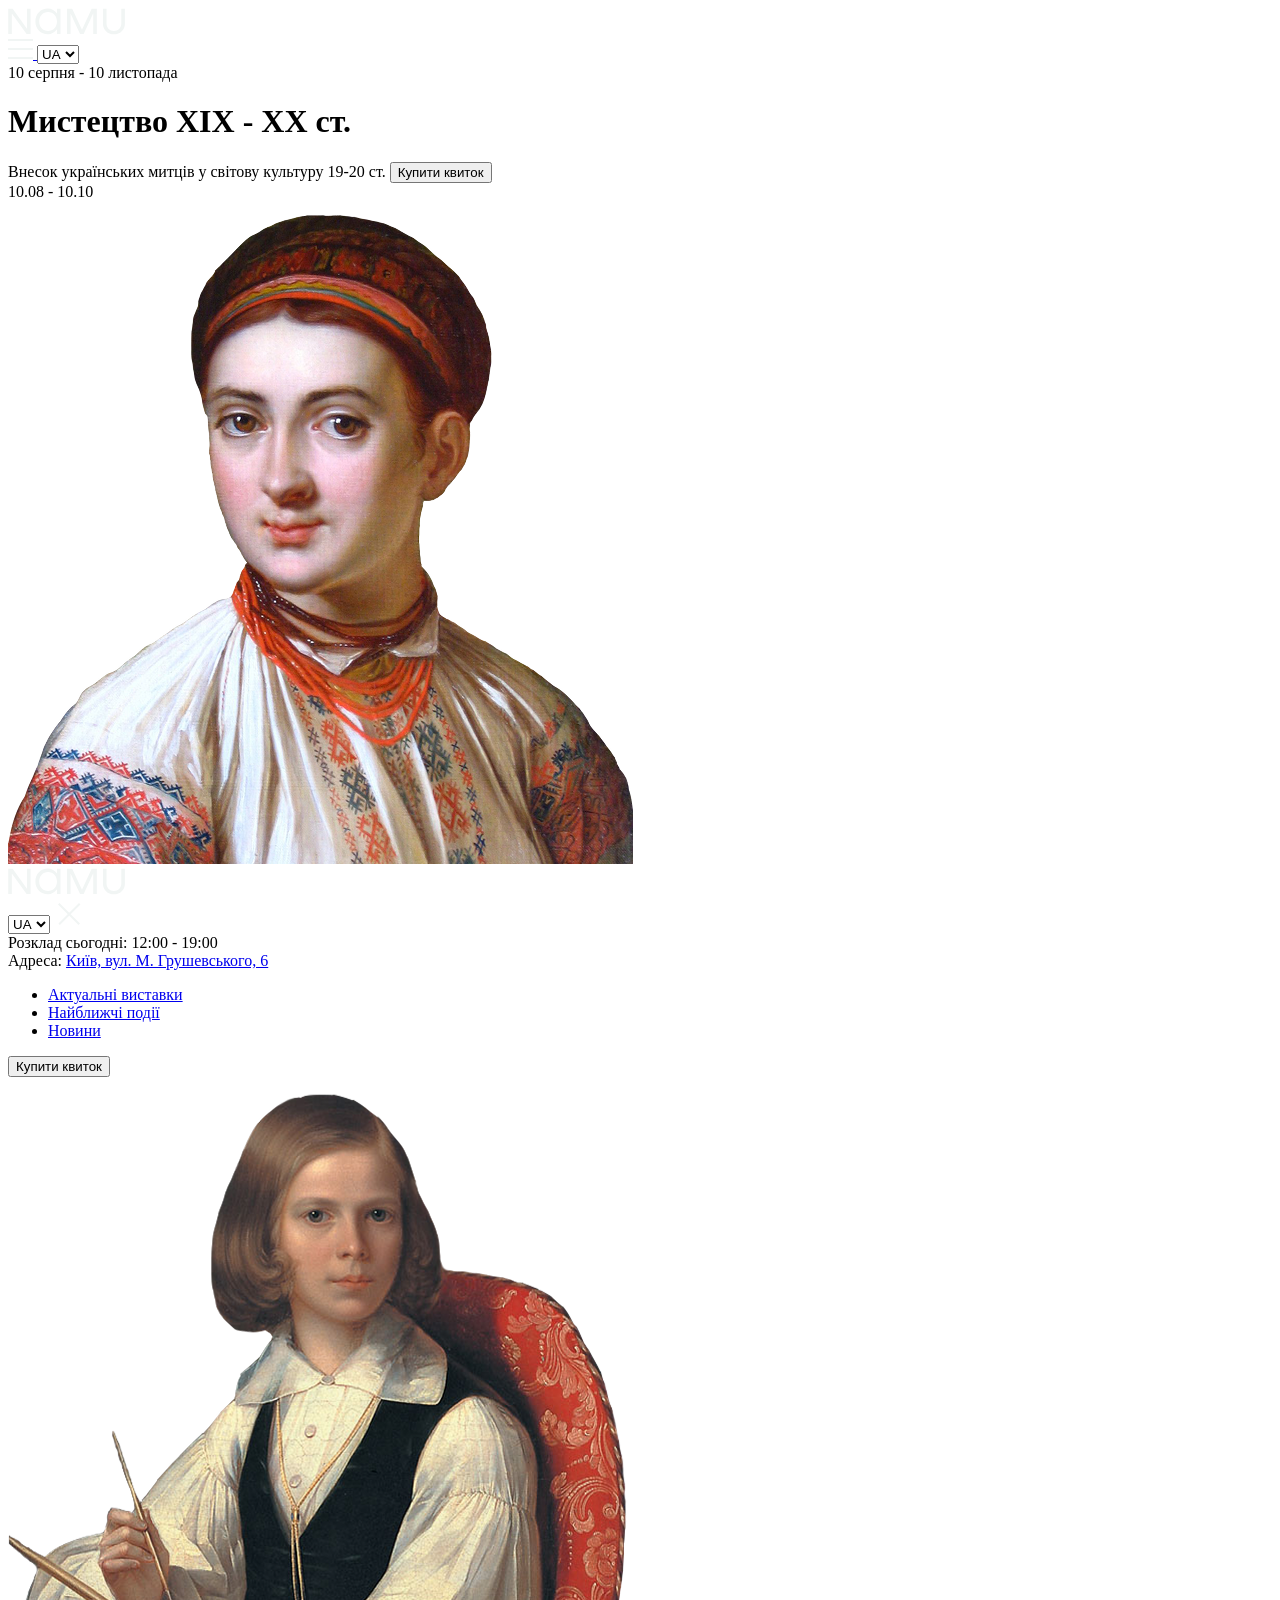
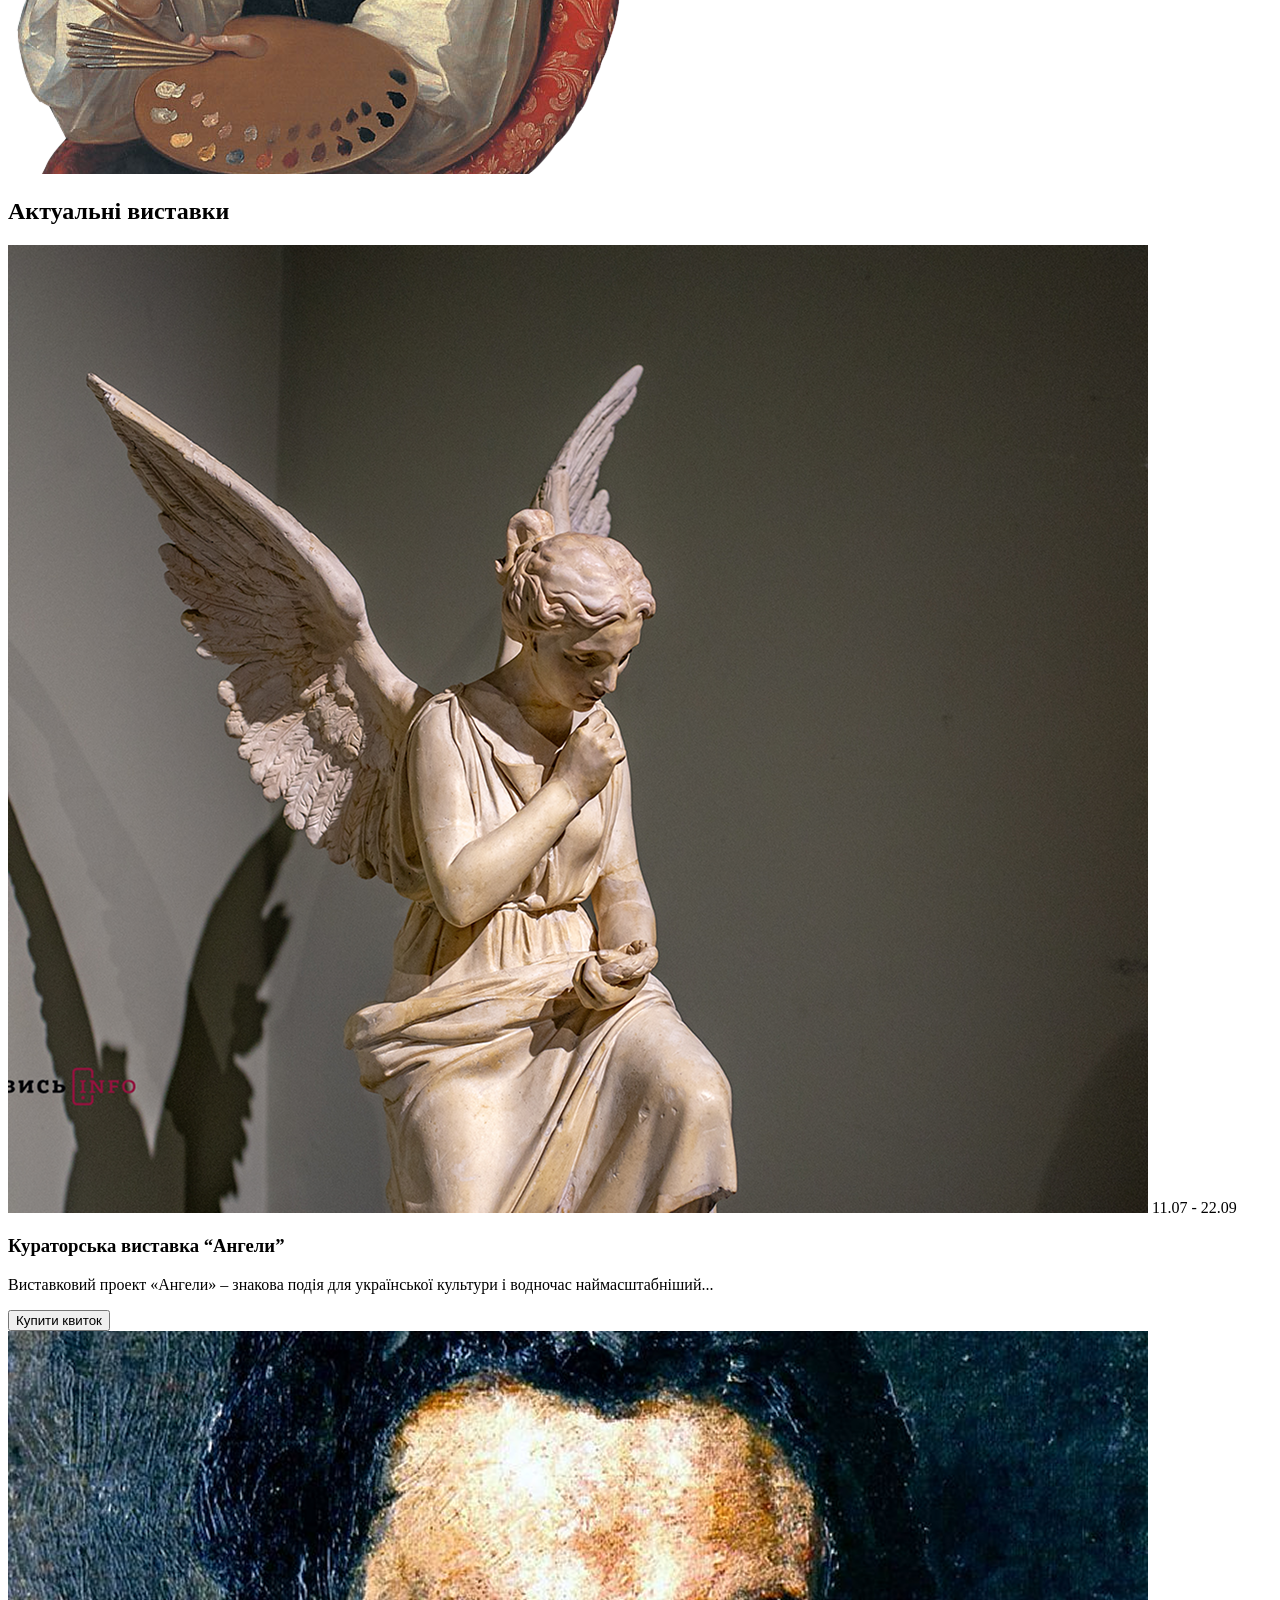
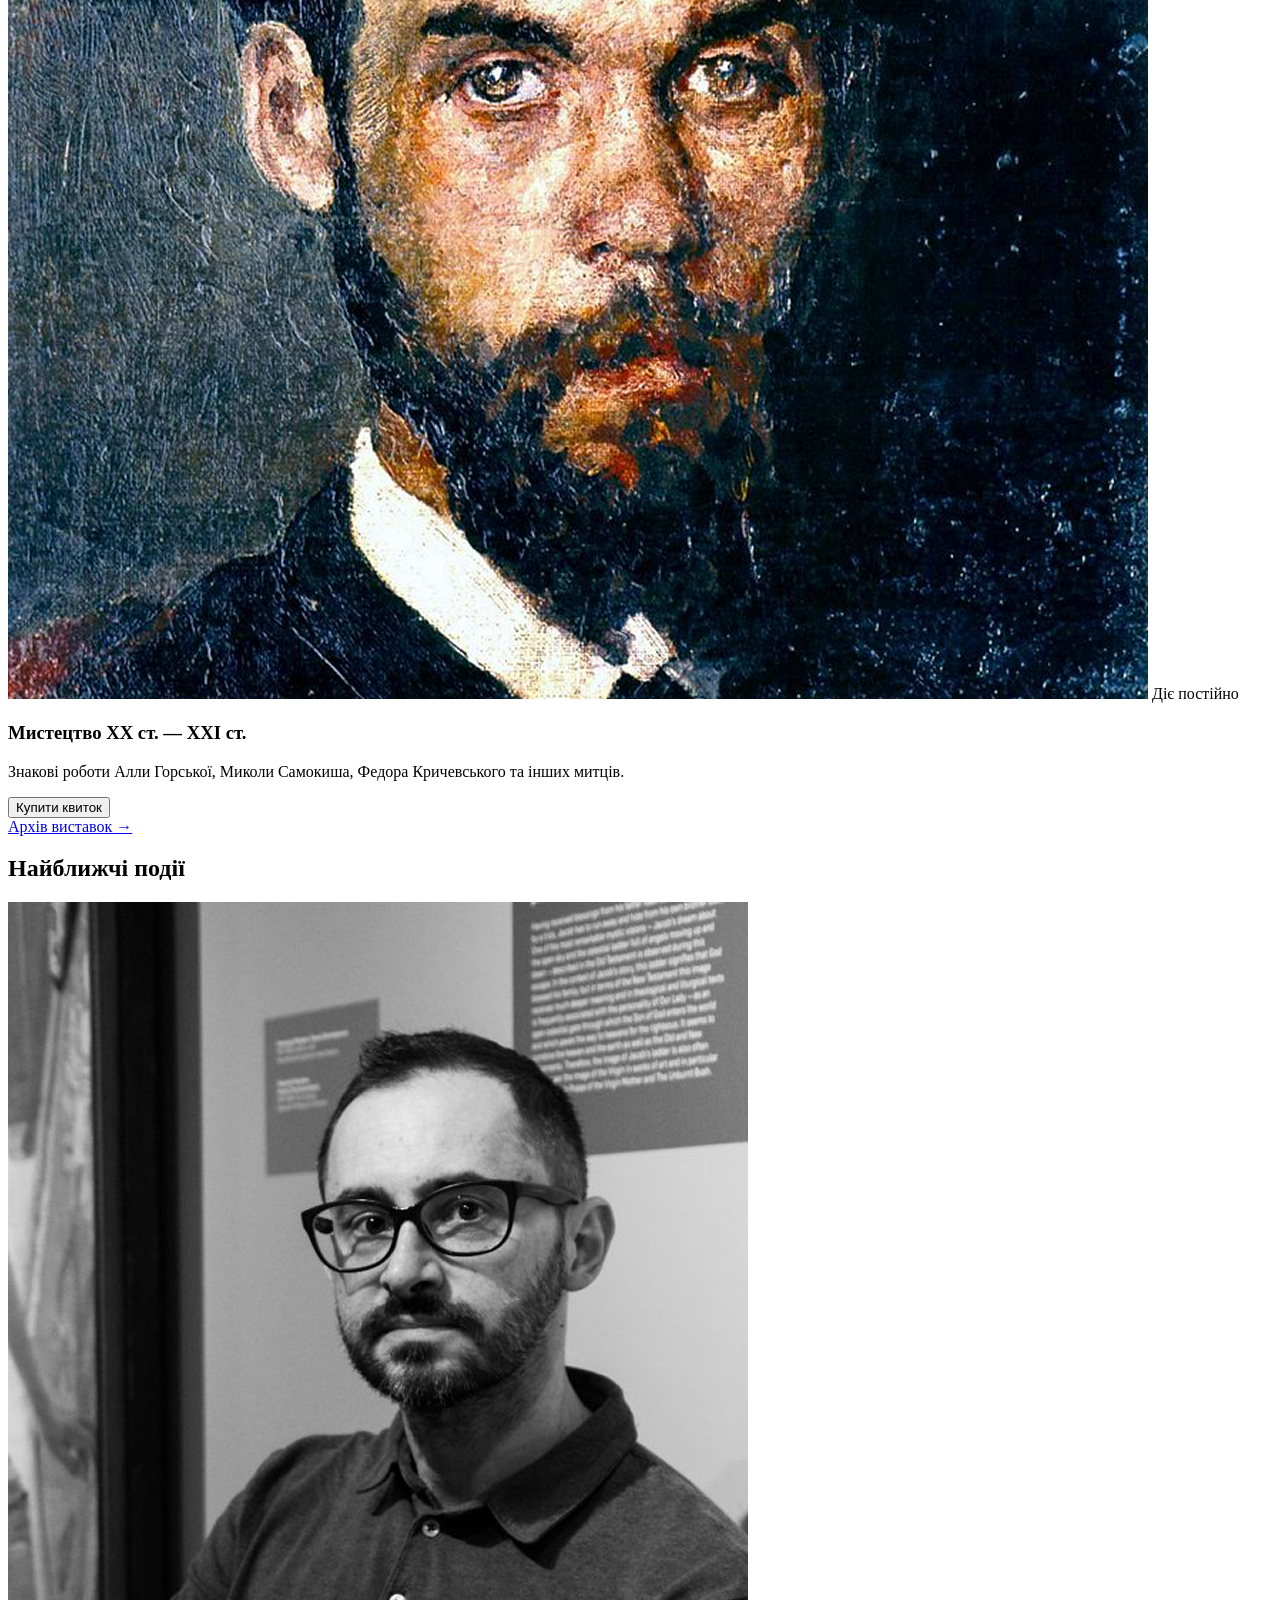
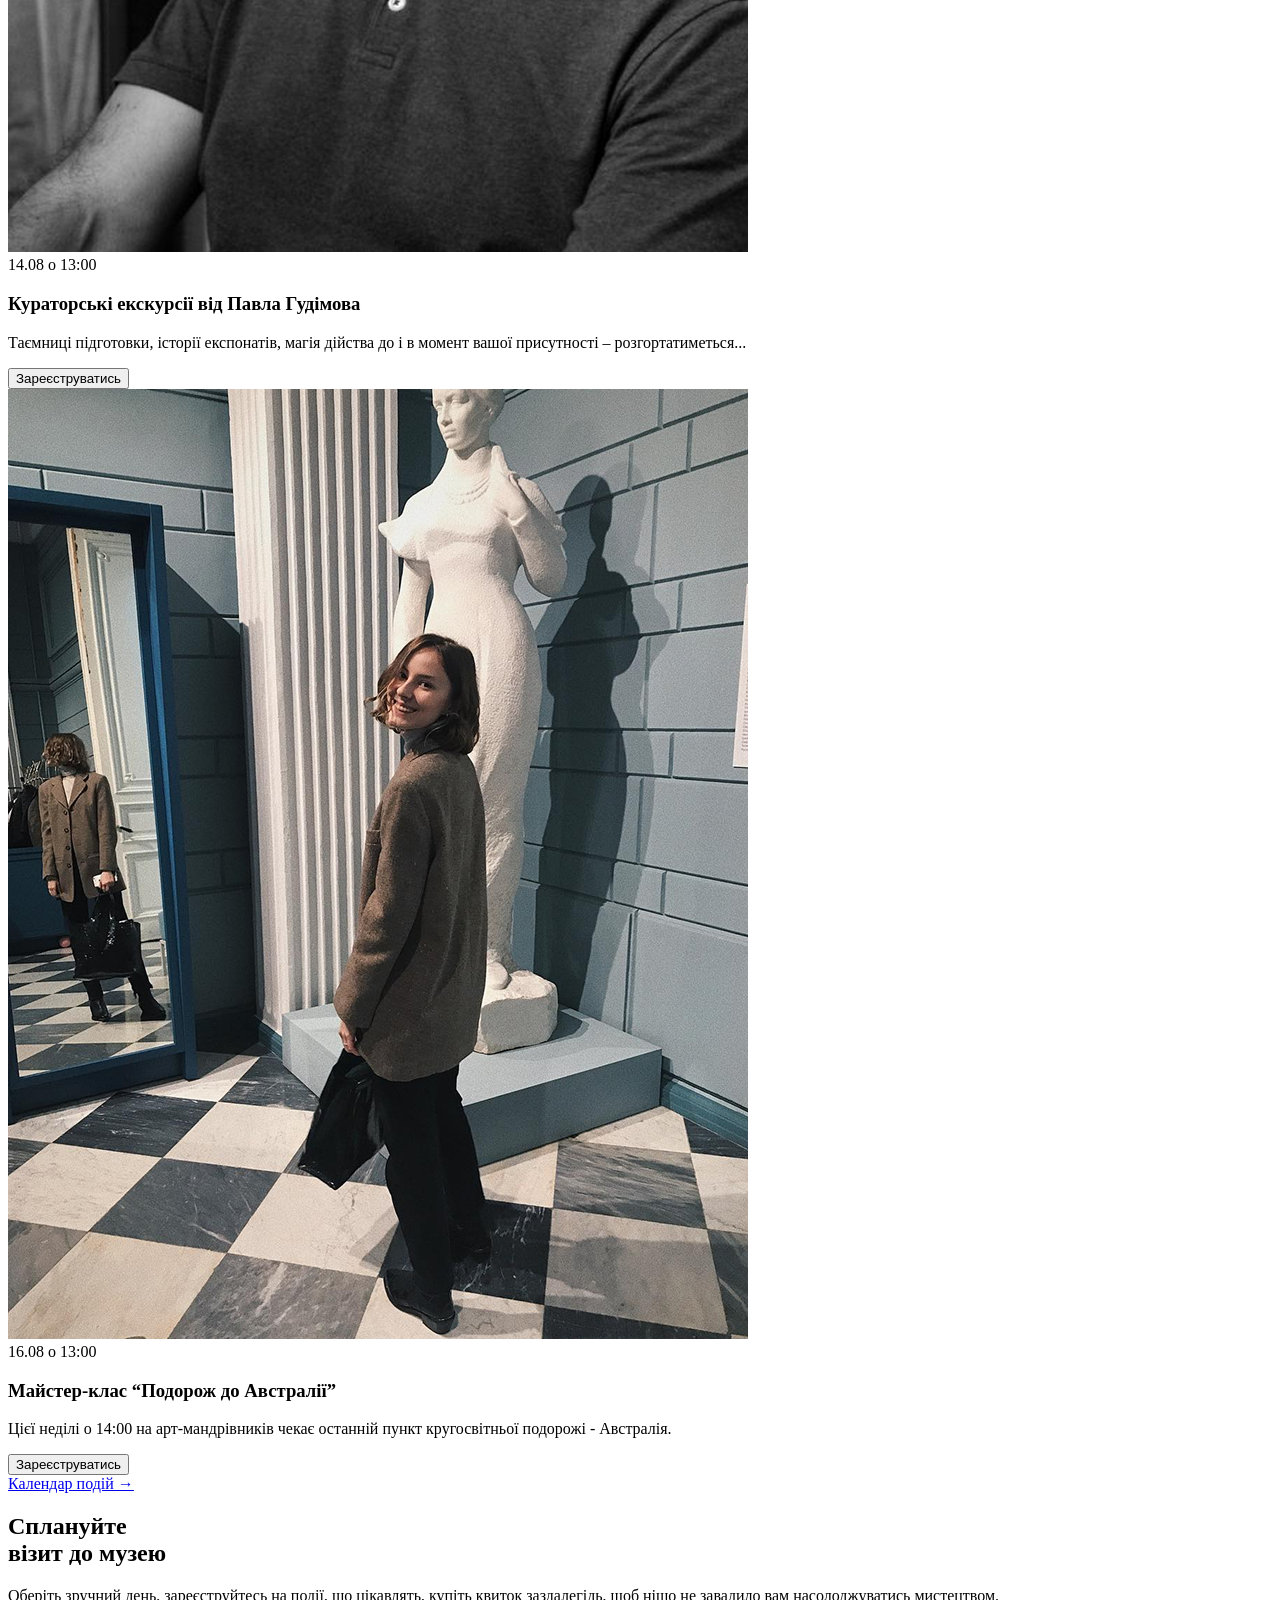
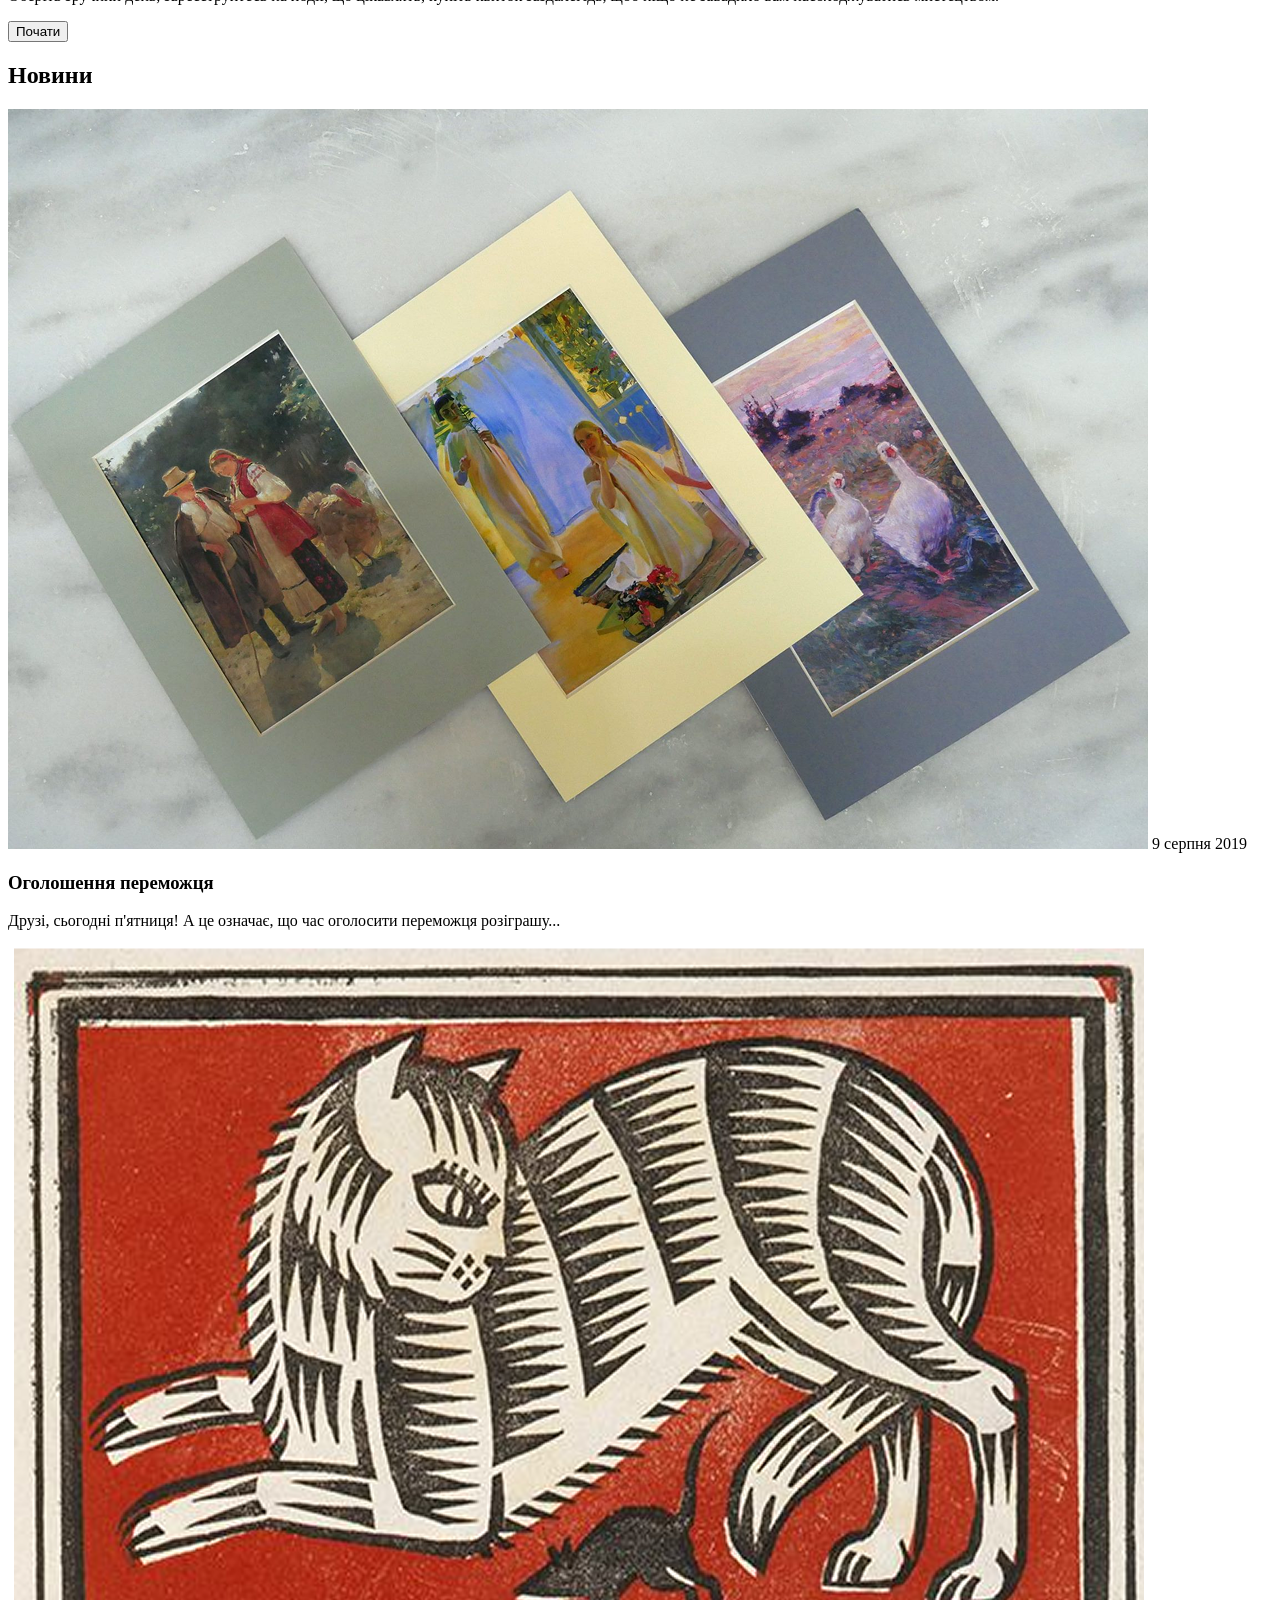
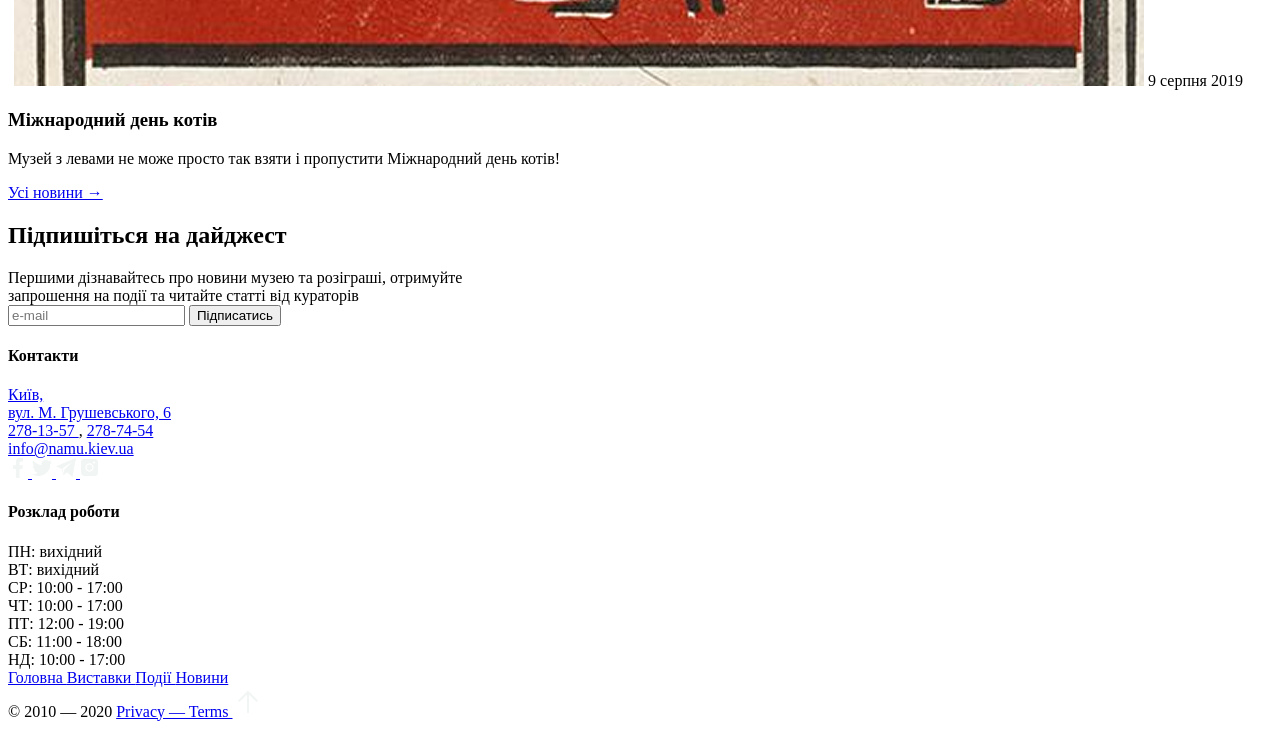
==== commit 42b68639: "add required changes" ====
--- a/src/index.html
+++ b/src/index.html
@@ -183,9 +183,13 @@
             </div>
             <div class="menu_bottom-info address">
               <span class="menu_bottom_option">Адреса:</span>
-              <span class="menu_bottom_value">
+              <a
+                href="https://www.google.com/maps?q=Київ,+вул.+М.+Грушевського,+6"
+                target="_blank"
+                class="menu_bottom_value navigation"
+              >
                 Київ, вул. М. Грушевського, 6
-              </span>
+              </a>
             </div>
           </div>
           <nav class="nav menu_nav">
@@ -447,10 +451,16 @@
           <h4 class="footer_subtitle">Контакти</h4>
           <div class="adres_wrapper">
             <span>
-              Київ,
-              <br />
-              вул. М. Грушевського, 6
-              <br />
+              <a
+                href="https://www.google.com/maps?q=Київ,+вул.+М.+Грушевського,+6"
+                target="_blank"
+                class="navigation"
+              >
+                Київ,
+                <br />
+                вул. М. Грушевського, 6
+                <br />
+              </a>
               <a
                 href="tel:+380442781357"
                 class="footer_link"
@@ -473,25 +483,25 @@
               </a>
             </span>
             <div class="footer_icons">
-              <a href="https://www.facebook.com/?locale=pl_PL">
+              <a href="https://www.facebook.com/?locale=pl_PL" target="_blank">
                 <img
                   src="./images/icons/facebook.svg"
                   alt="facebook"
                 />
               </a>
-              <a href="https://x.com/">
+              <a href="https://x.com/" target="_blank">
                 <img
                   src="./images/icons/twitter.svg"
                   alt="twitter"
                 />
               </a>
-              <a href="https://web.telegram.org">
+              <a href="https://web.telegram.org" target="_blank">
                 <img
                   src="./images/icons/telegram.svg"
                   alt="telegram"
                 />
               </a>
-              <a href="https://www.instagram.com/">
+              <a href="https://www.instagram.com/" target="_blank">
                 <img
                   src="./images/icons/instagram.svg"
                   alt="instagram"
